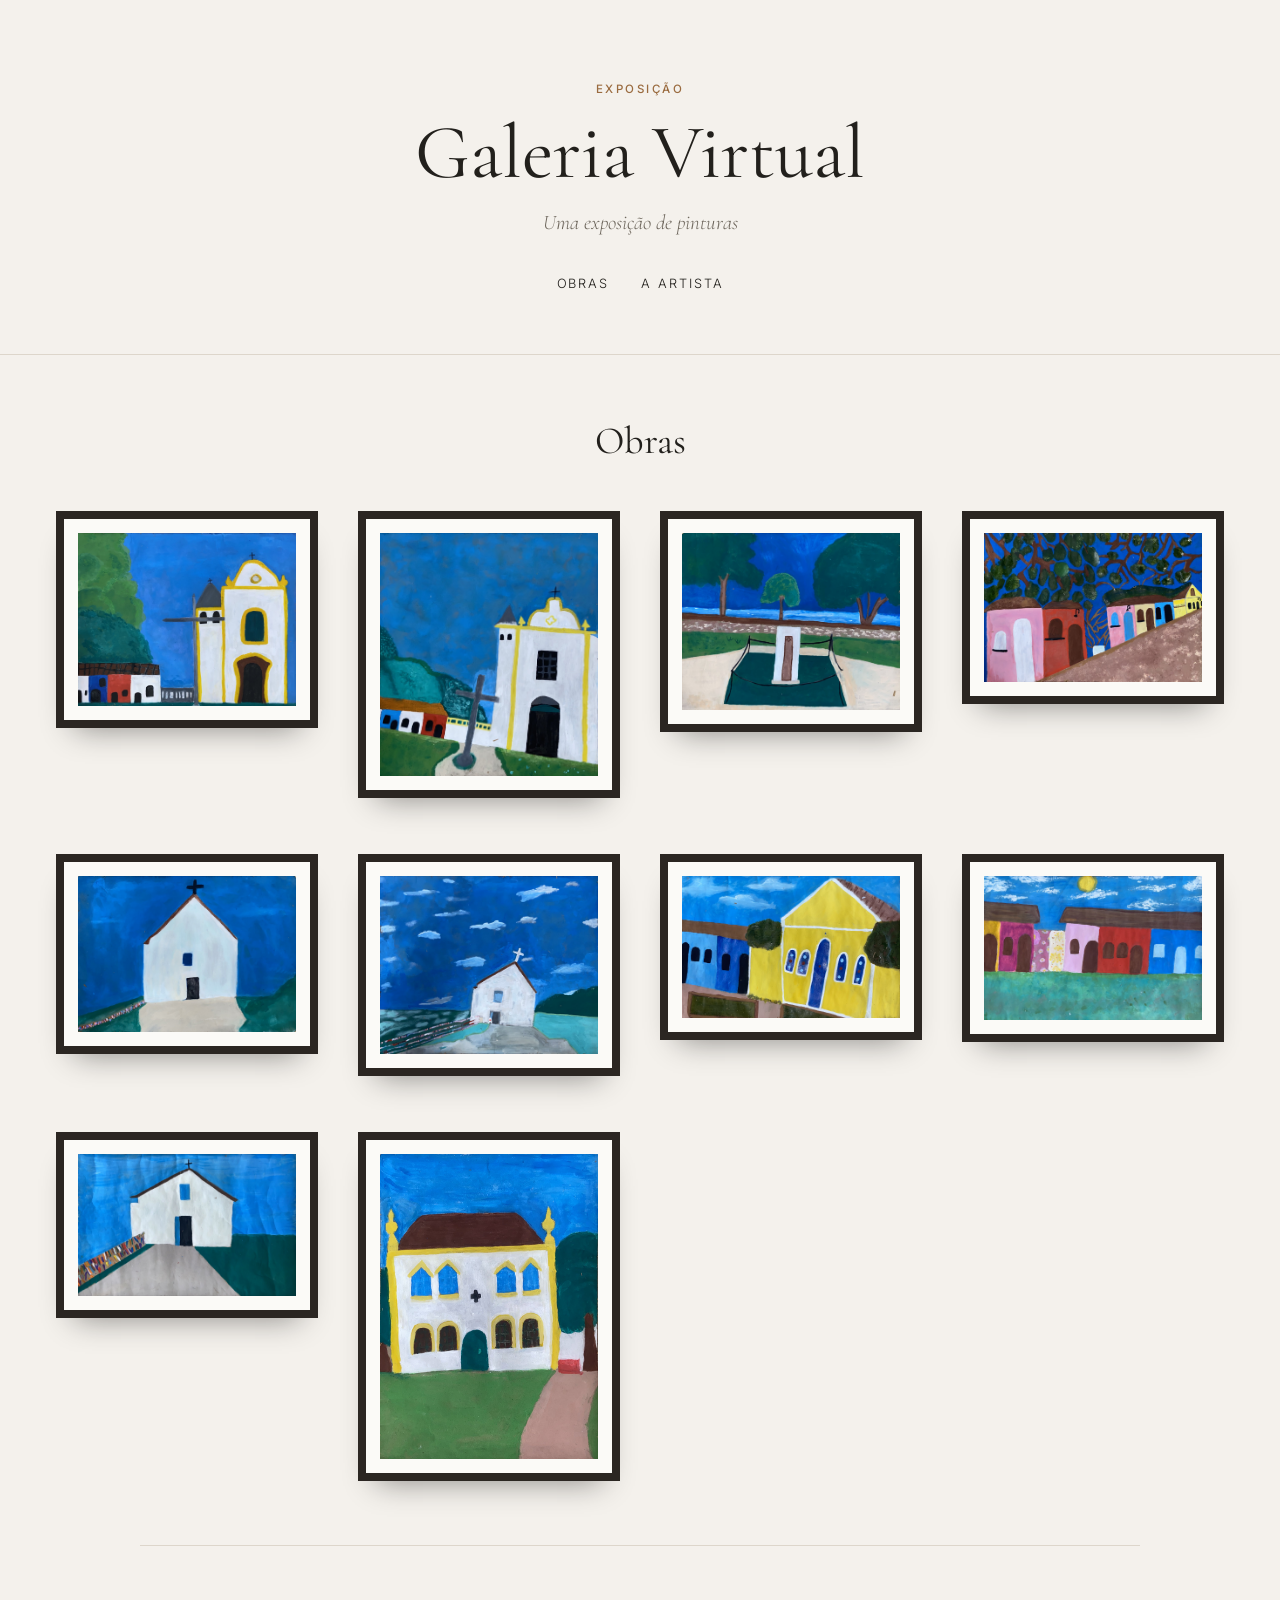
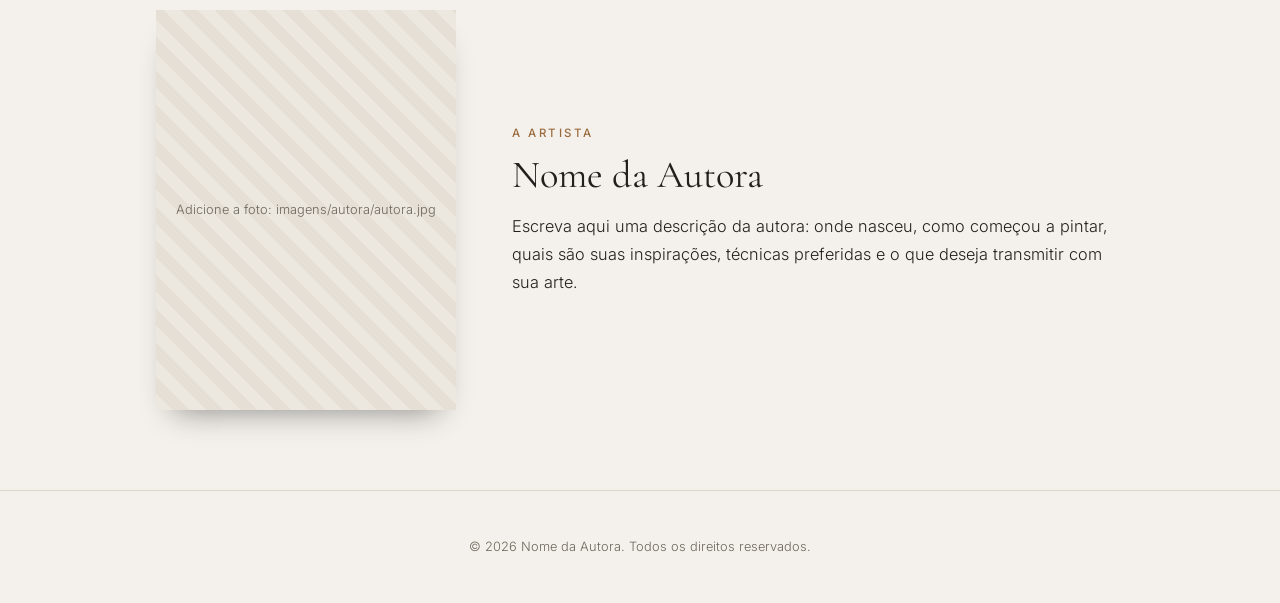
==== index.html @ 295cb587 "Galeria virtual com 10 quadros Co-Authored-By: Claude Opus 5.5 <noreply@anthropic.com> Claude-Sessio" ====
<!doctype html>
<html lang="pt-BR">
<head>
  <meta charset="utf-8">
  <meta name="viewport" content="width=device-width, initial-scale=1">
  <title>Galeria Virtual</title>
  <link rel="preconnect" href="https://fonts.googleapis.com">
  <link rel="preconnect" href="https://fonts.gstatic.com" crossorigin>
  <link href="https://fonts.googleapis.com/css2?family=Cormorant+Garamond:ital,wght@0,400;0,600;1,400&family=Inter:wght@300;400;500&display=swap" rel="stylesheet">
  <link rel="stylesheet" href="estilo.css">
</head>
<body>
  <header class="topo">
    <p class="rotulo">Exposição</p>
    <h1 id="titulo"></h1>
    <p id="subtitulo" class="subtitulo"></p>
    <nav>
      <a href="#obras">Obras</a>
      <a href="#autora">A artista</a>
    </nav>
  </header>

  <main>
    <section id="obras" class="obras">
      <h2>Obras</h2>
      <div id="grade" class="grade"></div>
    </section>

    <section id="autora" class="autora">
      <img id="autora-foto" class="autora-foto" alt="">
      <div>
        <p class="rotulo">A artista</p>
        <h2 id="autora-nome"></h2>
        <p id="autora-descricao" class="autora-descricao"></p>
      </div>
    </section>
  </main>

  <footer class="rodape">
    <p id="rodape-texto"></p>
  </footer>

  <!-- Visualizador ampliado -->
  <div id="visor" class="visor" hidden role="dialog" aria-modal="true" aria-labelledby="visor-titulo">
    <button class="visor-fechar" aria-label="Fechar">&times;</button>
    <button class="visor-seta anterior" aria-label="Obra anterior">&#8249;</button>
    <figure class="visor-conteudo">
      <img id="visor-img" alt="">
      <figcaption>
        <p id="visor-numero" class="rotulo"></p>
        <h3 id="visor-titulo"></h3>
        <p id="visor-ficha" class="ficha"></p>
        <p id="visor-descricao"></p>
      </figcaption>
    </figure>
    <button class="visor-seta proxima" aria-label="Próxima obra">&#8250;</button>
  </div>

  <script src="dados.js"></script>
  <script src="script.js"></script>
</body>
</html>
---- estilo.css ----
:root {
  --parede: #f4f1ec;
  --papel: #fbfaf7;
  --tinta: #22201c;
  --suave: #6e675d;
  --linha: #ddd6cb;
  --moldura: #2b2622;
  --destaque: #9a6b3f;
  --serif: "Cormorant Garamond", Georgia, serif;
  --sans: "Inter", system-ui, sans-serif;
}

* { box-sizing: border-box; }
html { scroll-behavior: smooth; }
body {
  margin: 0;
  background: var(--parede);
  color: var(--tinta);
  font-family: var(--sans);
  font-weight: 300;
  line-height: 1.7;
}
img { max-width: 100%; display: block; }
h1, h2, h3 { font-family: var(--serif); font-weight: 400; line-height: 1.15; margin: 0; }

.rotulo {
  font-size: .72rem;
  letter-spacing: .22em;
  text-transform: uppercase;
  color: var(--destaque);
  margin: 0 0 .6rem;
  font-weight: 500;
}

/* Topo */
.topo {
  text-align: center;
  padding: 5rem 1rem 3.5rem;
  border-bottom: 1px solid var(--linha);
}
.topo h1 { font-size: clamp(2.6rem, 7vw, 4.8rem); }
.subtitulo { font-family: var(--serif); font-style: italic; font-size: 1.3rem; color: var(--suave); margin: .5rem 0 2rem; }
.topo nav { display: flex; justify-content: center; gap: 2rem; }
.topo nav a {
  color: var(--tinta); text-decoration: none; font-size: .8rem;
  letter-spacing: .15em; text-transform: uppercase;
  border-bottom: 1px solid transparent; padding-bottom: 2px;
}
.topo nav a:hover { border-color: var(--tinta); }

/* Obras */
.obras { max-width: 1200px; margin: 0 auto; padding: 4rem 1rem; }
.obras > h2, .autora h2 { font-size: 2.4rem; }
.obras > h2 { text-align: center; margin-bottom: 3rem; }

.grade {
  display: grid;
  grid-template-columns: repeat(auto-fill, minmax(260px, 1fr));
  gap: 3.5rem 2.5rem;
  align-items: center;
}
.obra {
  background: none; border: 0; padding: 0; cursor: pointer;
  text-align: left; color: inherit; font: inherit;
  display: flex; flex-direction: column; align-self: start;
}
.obra-moldura {
  background: var(--papel);
  padding: 14px;
  border: 8px solid var(--moldura);
  box-shadow: 0 18px 30px -18px rgba(0,0,0,.45);
  transition: transform .35s ease, box-shadow .35s ease;
}
.obra-moldura img { width: 100%; height: auto; }
.obra-moldura .sem-imagem { aspect-ratio: 4 / 5; }
.obra:hover .obra-moldura,
.obra:focus-visible .obra-moldura {
  transform: translateY(-6px);
  box-shadow: 0 28px 40px -20px rgba(0,0,0,.5);
}
.obra:focus-visible { outline: none; }
.obra-legenda { margin-top: 1.1rem; }
.obra-legenda h3 { font-size: 1.35rem; }
.obra-legenda p { margin: .15rem 0 0; font-size: .82rem; color: var(--suave); }

/* Imagem ainda não adicionada */
.sem-imagem {
  width: 100%; height: 100%;
  display: flex; align-items: center; justify-content: center; text-align: center;
  background: repeating-linear-gradient(45deg, #ece7df 0 12px, #e5dfd5 12px 24px);
  color: var(--suave); font-size: .8rem; padding: 1rem;
}

/* Autora */
.autora {
  max-width: 1000px; margin: 0 auto; padding: 4rem 1rem 5rem;
  border-top: 1px solid var(--linha);
  display: grid; grid-template-columns: 300px 1fr; gap: 3.5rem; align-items: center;
}
.autora-foto, .autora .sem-imagem {
  width: 100%; aspect-ratio: 3 / 4; object-fit: cover;
  box-shadow: 0 18px 30px -18px rgba(0,0,0,.45);
}
.autora h2 { margin-bottom: 1rem; }
.autora-descricao { white-space: pre-line; font-size: 1.02rem; margin: 0; }

.rodape { text-align: center; padding: 2rem 1rem; font-size: .8rem; color: var(--suave); border-top: 1px solid var(--linha); }

/* Visor */
.visor {
  position: fixed; inset: 0; z-index: 10;
  background: rgba(20, 18, 16, .96);
  color: #f1ece4;
  display: flex; align-items: center; justify-content: center;
  padding: 2rem 4.5rem;
}
.visor[hidden] { display: none; }
.visor-conteudo {
  margin: 0; display: grid; grid-template-columns: minmax(0, 1.6fr) minmax(240px, 1fr);
  gap: 2.5rem; align-items: center; max-width: 1200px; width: 100%; max-height: 100%;
}
.visor-conteudo img { max-height: 85vh; width: auto; margin: 0 auto; object-fit: contain; }
.visor figcaption h3 { font-size: 2rem; margin-bottom: .4rem; }
.visor .ficha { color: #b9b0a3; font-size: .85rem; margin: 0 0 1.2rem; }
.visor #visor-descricao { white-space: pre-line; margin: 0; }
.visor-fechar, .visor-seta {
  position: absolute; background: none; border: 0; color: #f1ece4;
  cursor: pointer; opacity: .7; line-height: 1;
}
.visor-fechar:hover, .visor-seta:hover { opacity: 1; }
.visor-fechar { top: 1rem; right: 1.4rem; font-size: 2.6rem; }
.visor-seta { top: 50%; transform: translateY(-50%); font-size: 4rem; padding: 1rem; }
.anterior { left: .5rem; }
.proxima { right: .5rem; }

@media (max-width: 760px) {
  .autora { grid-template-columns: 1fr; gap: 2rem; text-align: center; }
  .autora-foto, .autora .sem-imagem { max-width: 260px; margin: 0 auto; }
  .visor { padding: 3.5rem 1rem 4.5rem; align-items: flex-start; overflow-y: auto; }
  .visor-conteudo { grid-template-columns: 1fr; gap: 1.5rem; }
  .visor-conteudo img { max-height: 60vh; }
  .visor-seta { top: auto; bottom: .25rem; transform: none; font-size: 3rem; position: fixed; }
}

/* Quando o quadro ainda não tem textos, a imagem ocupa o visor inteiro */
.visor.so-imagem .visor-conteudo { grid-template-columns: 1fr; }
.visor.so-imagem figcaption { text-align: center; }
.visor.so-imagem .visor-conteudo img { max-height: 82vh; }
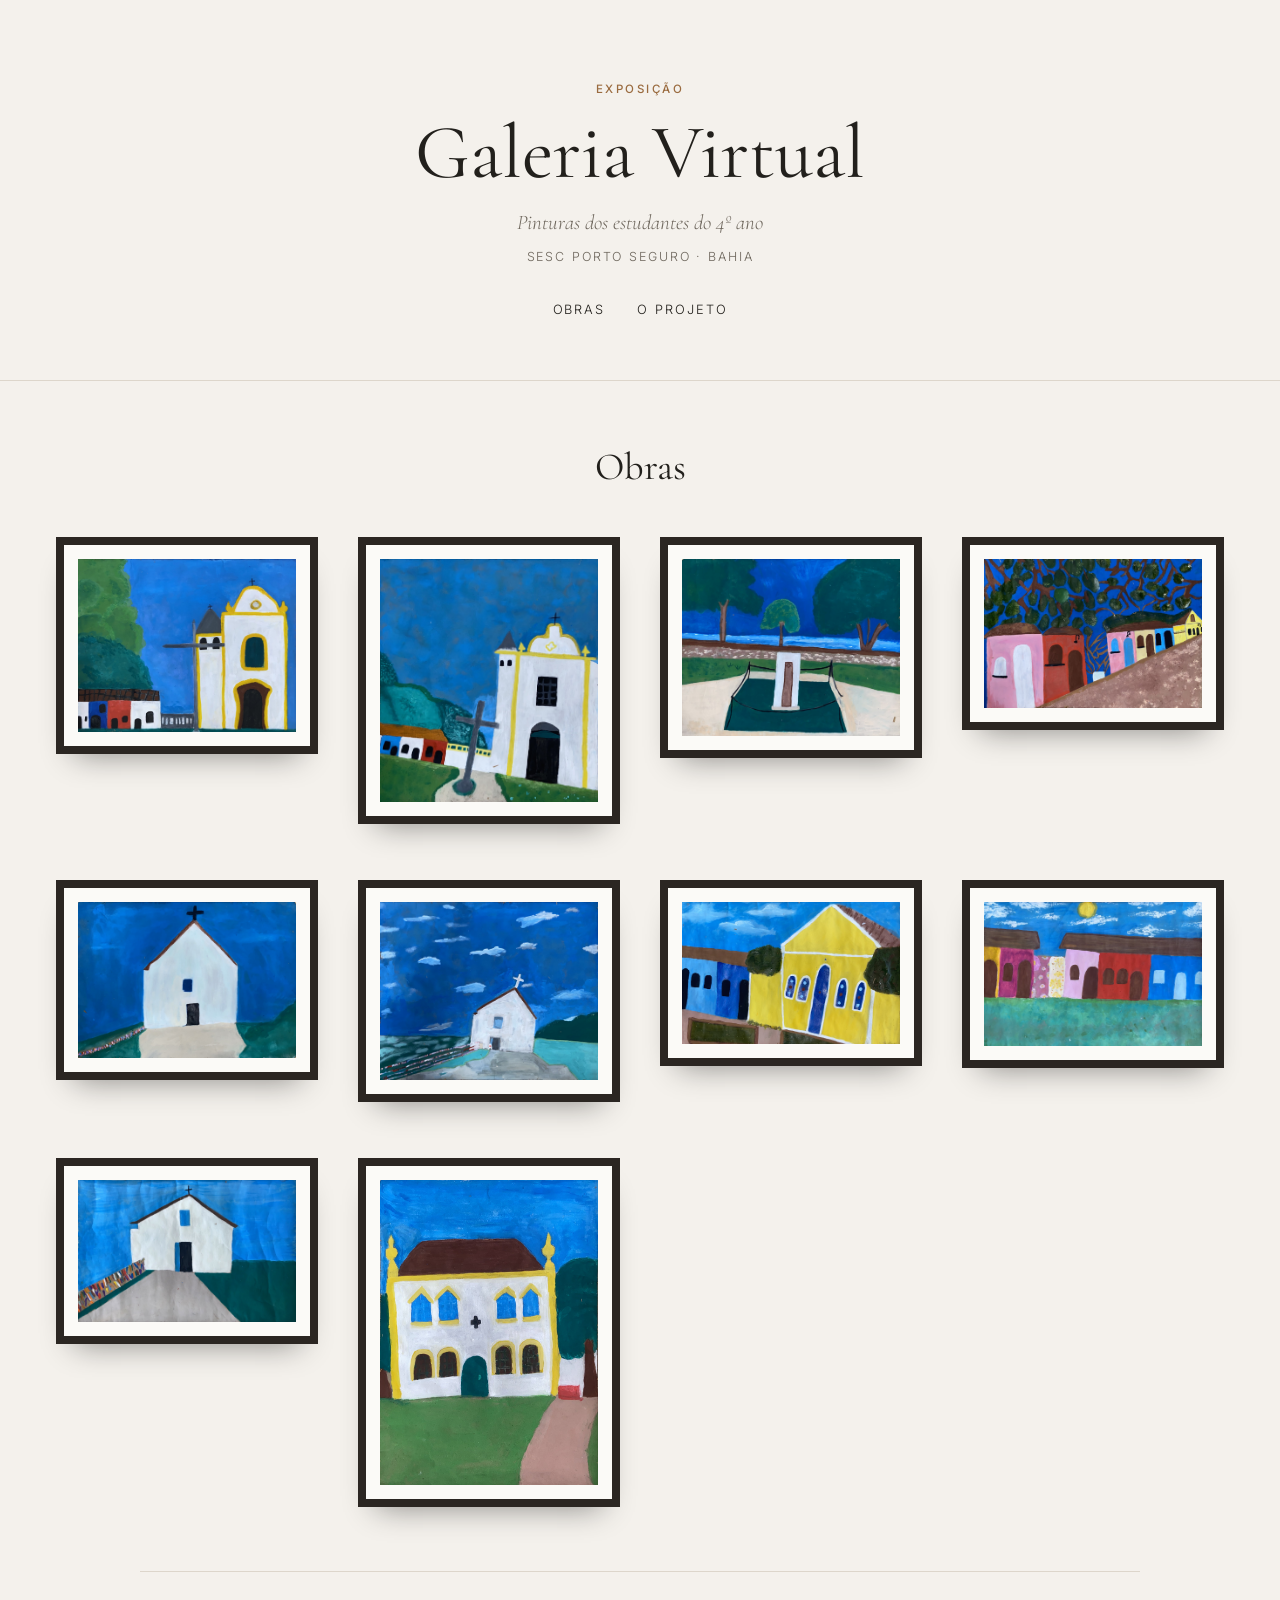
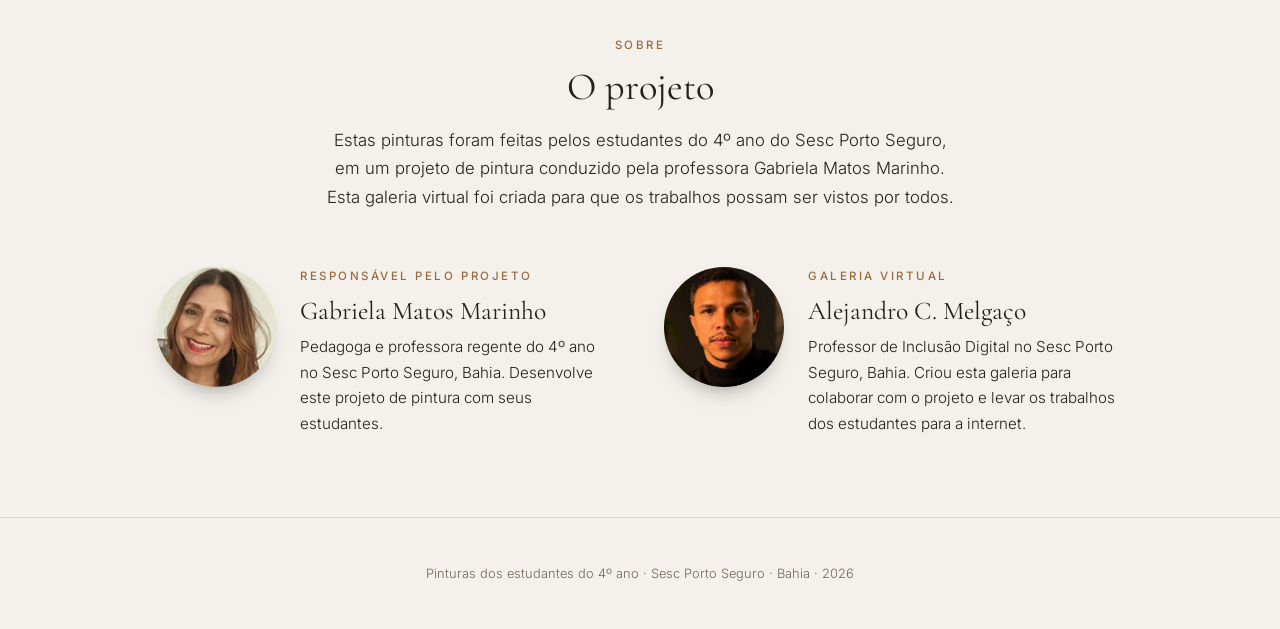
==== commit 74cc7d52: "Adiciona seção do projeto com Gabriela e Alejandro Co-Authored-By: Claude Opus 5.5 <noreply@anthropi" ====
--- a/index.html
+++ b/index.html
@@ -14,9 +14,10 @@
     <p class="rotulo">Exposição</p>
     <h1 id="titulo"></h1>
     <p id="subtitulo" class="subtitulo"></p>
+    <p id="local" class="local"></p>
     <nav>
       <a href="#obras">Obras</a>
-      <a href="#autora">A artista</a>
+      <a href="#projeto">O projeto</a>
     </nav>
   </header>
 
@@ -26,13 +27,13 @@
       <div id="grade" class="grade"></div>
     </section>
 
-    <section id="autora" class="autora">
-      <img id="autora-foto" class="autora-foto" alt="">
-      <div>
-        <p class="rotulo">A artista</p>
-        <h2 id="autora-nome"></h2>
-        <p id="autora-descricao" class="autora-descricao"></p>
+    <section id="projeto" class="projeto">
+      <div class="projeto-intro">
+        <p class="rotulo">Sobre</p>
+        <h2 id="projeto-nome"></h2>
+        <p id="projeto-descricao"></p>
       </div>
+      <div id="equipe" class="equipe"></div>
     </section>
   </main>
 
--- a/estilo.css
+++ b/estilo.css
@@ -39,7 +39,8 @@
   border-bottom: 1px solid var(--linha);
 }
 .topo h1 { font-size: clamp(2.6rem, 7vw, 4.8rem); }
-.subtitulo { font-family: var(--serif); font-style: italic; font-size: 1.3rem; color: var(--suave); margin: .5rem 0 2rem; }
+.subtitulo { font-family: var(--serif); font-style: italic; font-size: 1.3rem; color: var(--suave); margin: .5rem 0 .3rem; }
+.local { font-size: .78rem; letter-spacing: .15em; text-transform: uppercase; color: var(--suave); margin: 0 0 2rem; }
 .topo nav { display: flex; justify-content: center; gap: 2rem; }
 .topo nav a {
   color: var(--tinta); text-decoration: none; font-size: .8rem;
@@ -50,7 +51,7 @@
 
 /* Obras */
 .obras { max-width: 1200px; margin: 0 auto; padding: 4rem 1rem; }
-.obras > h2, .autora h2 { font-size: 2.4rem; }
+.obras > h2 { font-size: 2.4rem; }
 .obras > h2 { text-align: center; margin-bottom: 3rem; }
 
 .grade {
@@ -91,18 +92,23 @@
   color: var(--suave); font-size: .8rem; padding: 1rem;
 }
 
-/* Autora */
-.autora {
+/* Projeto e equipe */
+.projeto {
   max-width: 1000px; margin: 0 auto; padding: 4rem 1rem 5rem;
   border-top: 1px solid var(--linha);
-  display: grid; grid-template-columns: 300px 1fr; gap: 3.5rem; align-items: center;
 }
-.autora-foto, .autora .sem-imagem {
-  width: 100%; aspect-ratio: 3 / 4; object-fit: cover;
-  box-shadow: 0 18px 30px -18px rgba(0,0,0,.45);
+.projeto-intro { text-align: center; max-width: 640px; margin: 0 auto 3.5rem; }
+.projeto-intro h2 { font-size: 2.4rem; margin-bottom: 1rem; }
+.projeto-intro p:last-child { margin: 0; font-size: 1.05rem; }
+.equipe { display: grid; grid-template-columns: repeat(auto-fit, minmax(280px, 1fr)); gap: 3rem; }
+.pessoa { display: flex; gap: 1.5rem; align-items: flex-start; }
+.pessoa-foto, .pessoa .sem-imagem {
+  width: 120px; height: 120px; flex: none; border-radius: 50%; object-fit: cover;
+  box-shadow: 0 12px 24px -14px rgba(0,0,0,.5);
 }
-.autora h2 { margin-bottom: 1rem; }
-.autora-descricao { white-space: pre-line; font-size: 1.02rem; margin: 0; }
+.pessoa .sem-imagem { font-size: .65rem; }
+.pessoa h3 { font-size: 1.6rem; margin-bottom: .5rem; }
+.pessoa-descricao { margin: 0; font-size: .95rem; }
 
 .rodape { text-align: center; padding: 2rem 1rem; font-size: .8rem; color: var(--suave); border-top: 1px solid var(--linha); }
 
@@ -134,8 +140,7 @@
 .proxima { right: .5rem; }
 
 @media (max-width: 760px) {
-  .autora { grid-template-columns: 1fr; gap: 2rem; text-align: center; }
-  .autora-foto, .autora .sem-imagem { max-width: 260px; margin: 0 auto; }
+  .pessoa { flex-direction: column; align-items: center; text-align: center; }
   .visor { padding: 3.5rem 1rem 4.5rem; align-items: flex-start; overflow-y: auto; }
   .visor-conteudo { grid-template-columns: 1fr; gap: 1.5rem; }
   .visor-conteudo img { max-height: 60vh; }
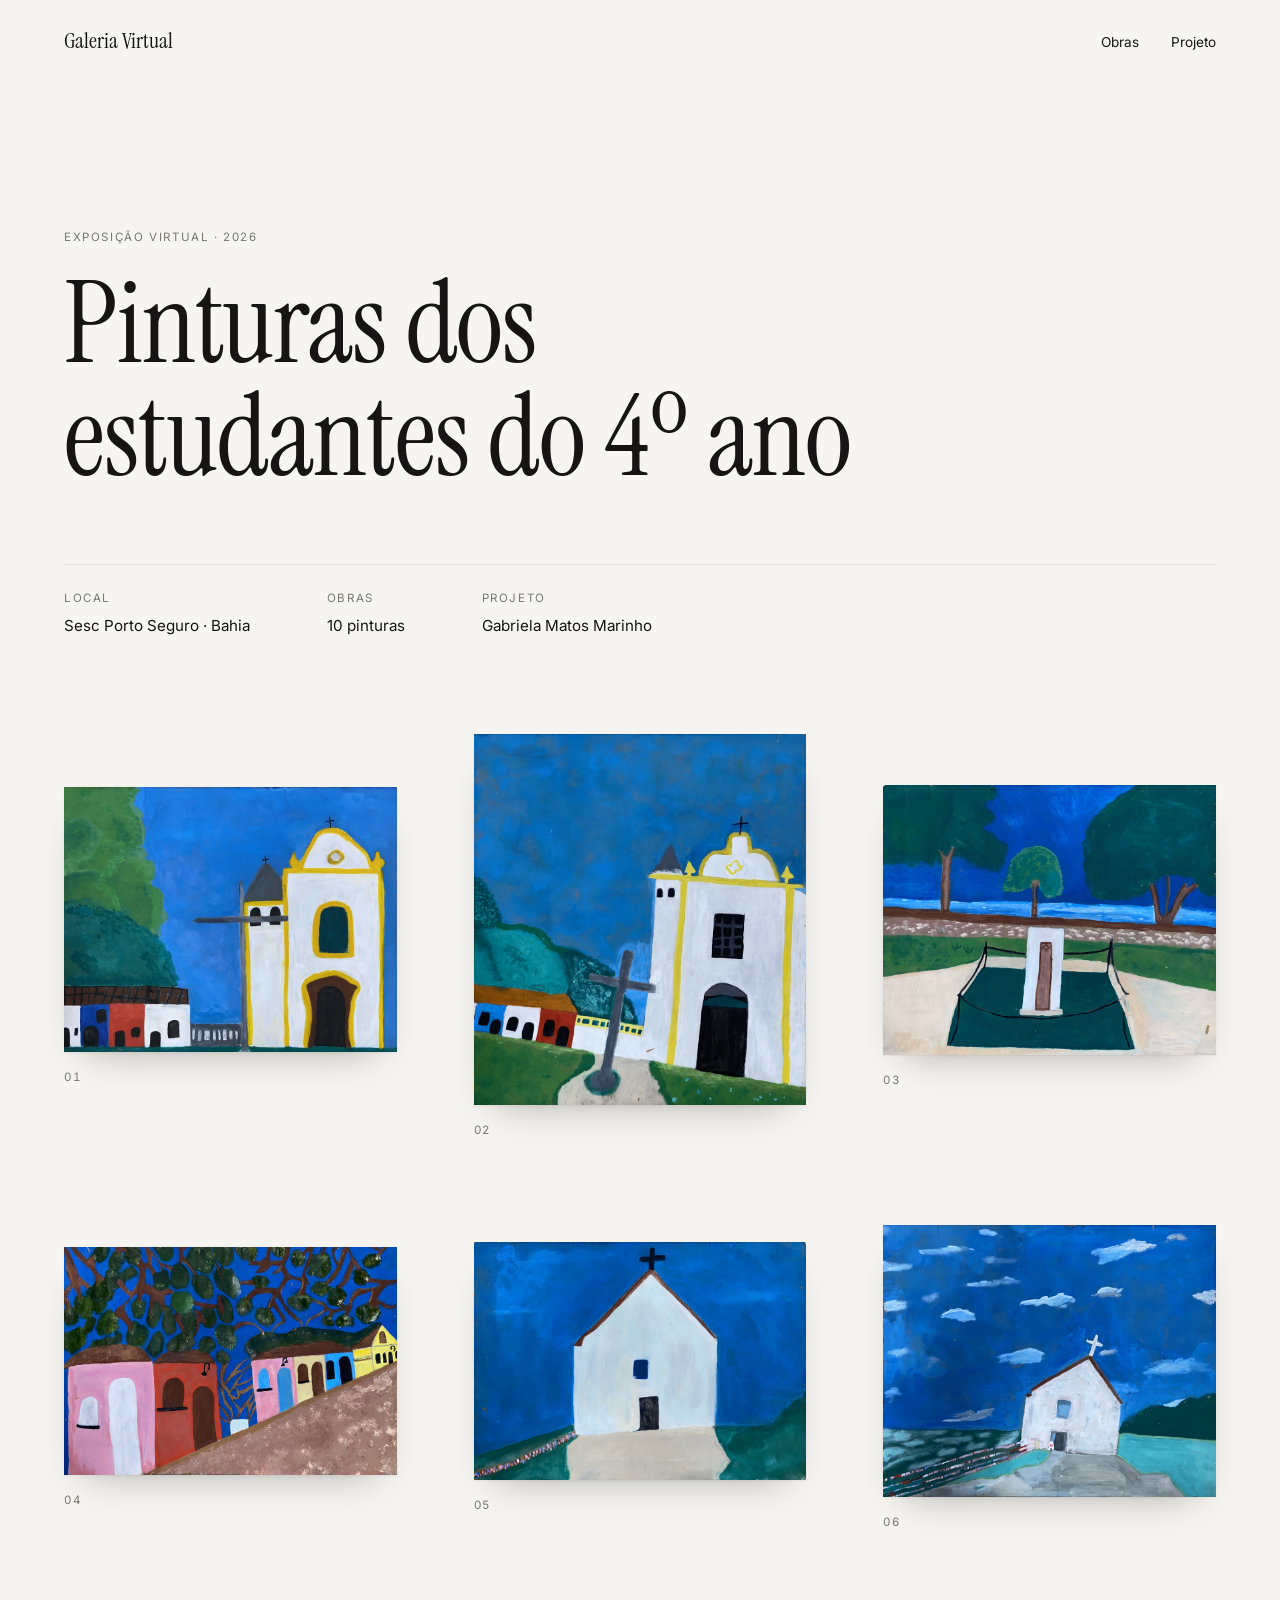
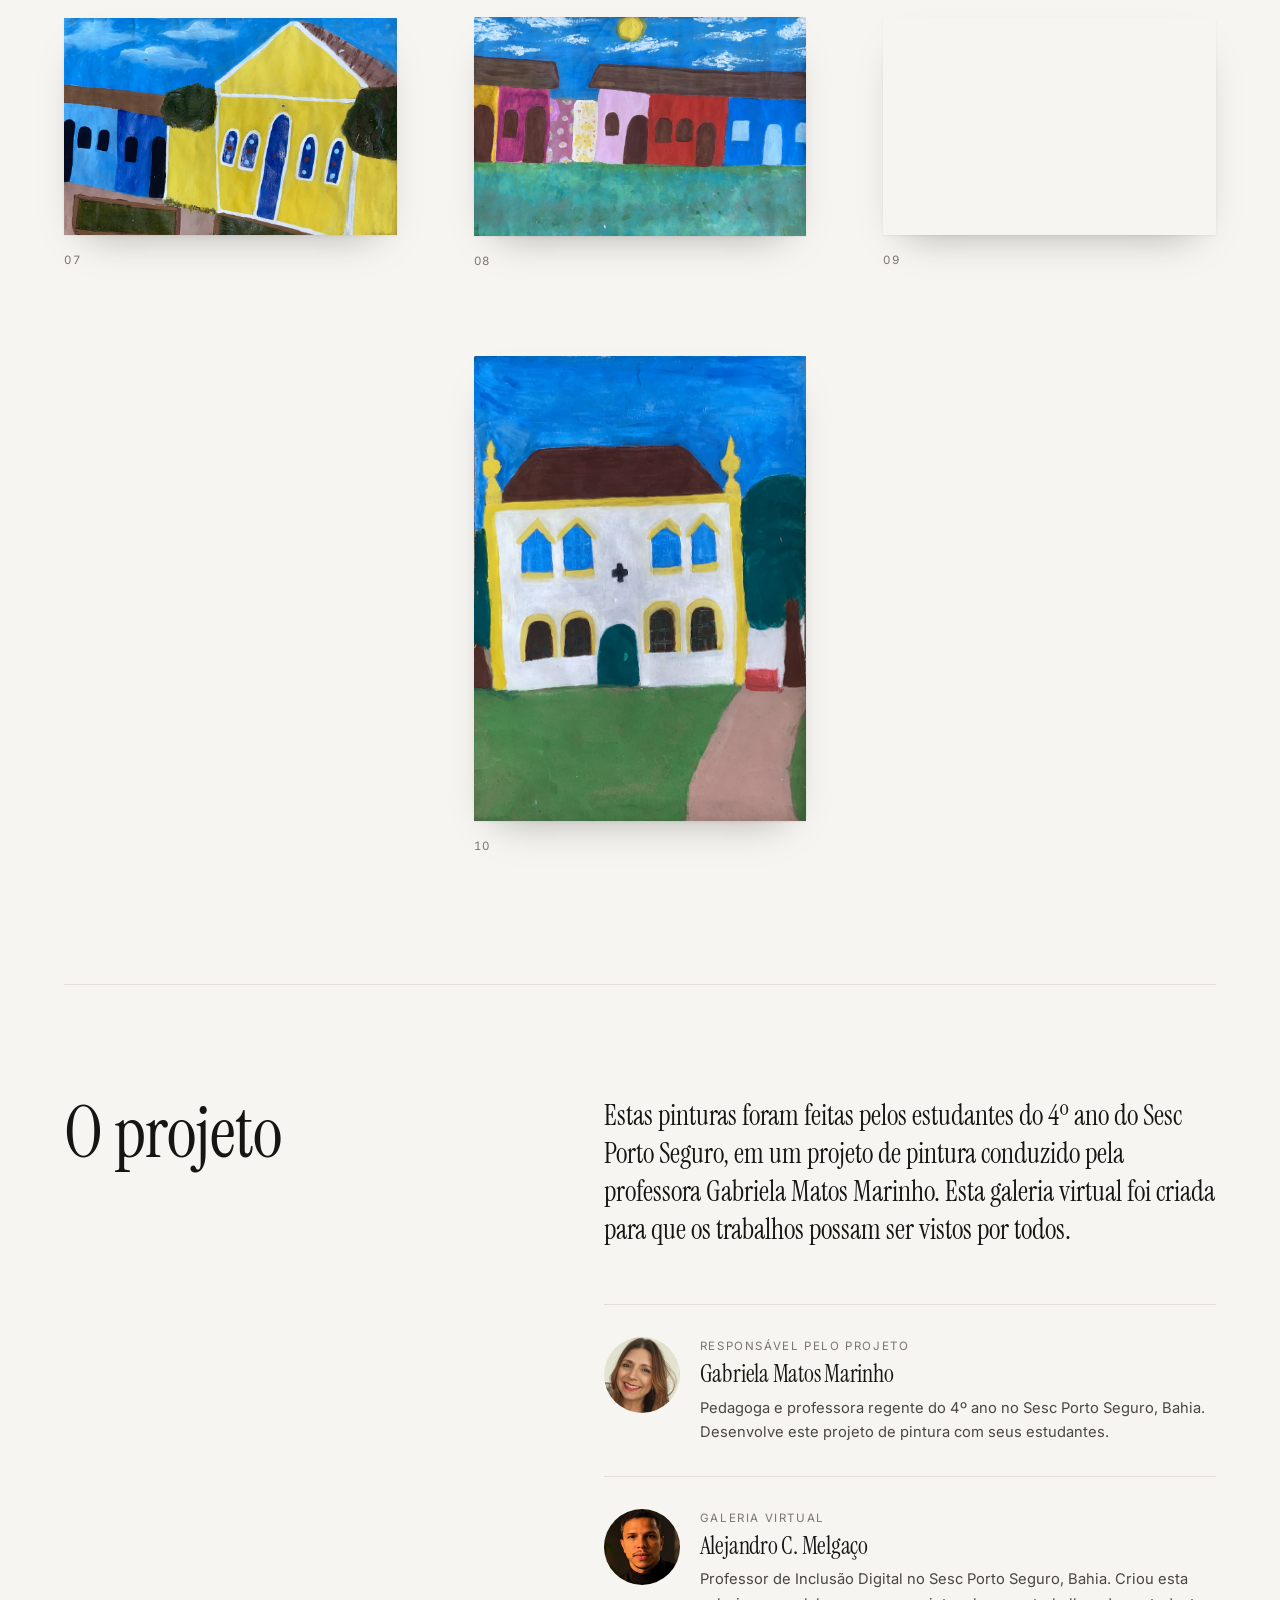
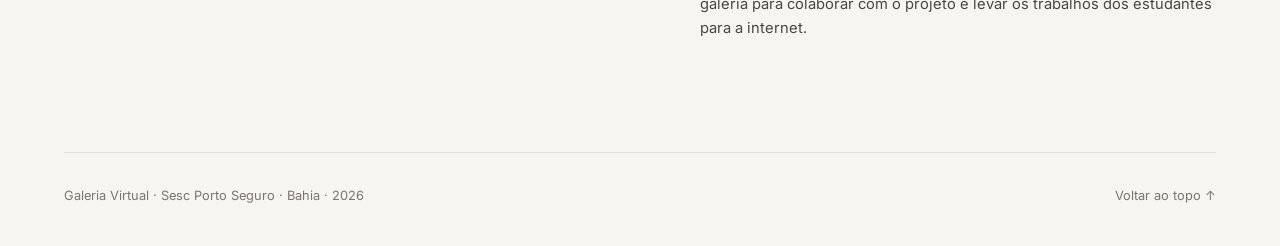
==== commit 74582c5a: "Novo visual minimalista de galeria Co-Authored-By: Claude Opus 5.5 <noreply@anthropic.com> Claude-Se" ====
--- a/index.html
+++ b/index.html
@@ -4,60 +4,69 @@
   <meta charset="utf-8">
   <meta name="viewport" content="width=device-width, initial-scale=1">
   <title>Galeria Virtual</title>
+  <meta name="description" content="Pinturas dos estudantes do 4º ano do Sesc Porto Seguro, Bahia.">
   <link rel="preconnect" href="https://fonts.googleapis.com">
   <link rel="preconnect" href="https://fonts.gstatic.com" crossorigin>
-  <link href="https://fonts.googleapis.com/css2?family=Cormorant+Garamond:ital,wght@0,400;0,600;1,400&family=Inter:wght@300;400;500&display=swap" rel="stylesheet">
-  <link rel="stylesheet" href="estilo.css">
+  <link href="https://fonts.googleapis.com/css2?family=Instrument+Serif:ital@0;1&family=Inter:wght@400;500&display=swap" rel="stylesheet">
+  <link rel="stylesheet" href="estilo.css?v=4">
 </head>
 <body>
-  <header class="topo">
-    <p class="rotulo">Exposição</p>
-    <h1 id="titulo"></h1>
-    <p id="subtitulo" class="subtitulo"></p>
-    <p id="local" class="local"></p>
+  <header class="barra">
+    <a href="#" id="marca" class="marca"></a>
     <nav>
       <a href="#obras">Obras</a>
-      <a href="#projeto">O projeto</a>
+      <a href="#projeto">Projeto</a>
     </nav>
   </header>
 
   <main>
-    <section id="obras" class="obras">
-      <h2>Obras</h2>
+    <section class="abertura">
+      <p class="rotulo surgir">Exposição virtual · <span id="ano"></span></p>
+      <h1 id="titulo" class="surgir"></h1>
+      <dl class="ficha-expo surgir">
+        <div><dt>Local</dt><dd id="local"></dd></div>
+        <div><dt>Obras</dt><dd id="total"></dd></div>
+        <div><dt>Projeto</dt><dd id="responsavel"></dd></div>
+      </dl>
+    </section>
+
+    <section id="obras" class="obras" aria-label="Obras">
       <div id="grade" class="grade"></div>
     </section>
 
     <section id="projeto" class="projeto">
-      <div class="projeto-intro">
-        <p class="rotulo">Sobre</p>
-        <h2 id="projeto-nome"></h2>
-        <p id="projeto-descricao"></p>
+      <h2 id="projeto-nome" class="surgir"></h2>
+      <div>
+        <p id="projeto-descricao" class="projeto-texto surgir"></p>
+        <div id="equipe" class="equipe"></div>
       </div>
-      <div id="equipe" class="equipe"></div>
     </section>
   </main>
 
   <footer class="rodape">
     <p id="rodape-texto"></p>
+    <a href="#">Voltar ao topo ↑</a>
   </footer>
 
   <!-- Visualizador ampliado -->
-  <div id="visor" class="visor" hidden role="dialog" aria-modal="true" aria-labelledby="visor-titulo">
-    <button class="visor-fechar" aria-label="Fechar">&times;</button>
-    <button class="visor-seta anterior" aria-label="Obra anterior">&#8249;</button>
+  <div id="visor" class="visor" hidden role="dialog" aria-modal="true" aria-label="Obra ampliada">
+    <div class="visor-topo">
+      <span id="visor-numero" class="numero"></span>
+      <button class="visor-fechar" type="button">Fechar <span aria-hidden="true">✕</span></button>
+    </div>
     <figure class="visor-conteudo">
       <img id="visor-img" alt="">
       <figcaption>
-        <p id="visor-numero" class="rotulo"></p>
         <h3 id="visor-titulo"></h3>
         <p id="visor-ficha" class="ficha"></p>
         <p id="visor-descricao"></p>
       </figcaption>
     </figure>
-    <button class="visor-seta proxima" aria-label="Próxima obra">&#8250;</button>
+    <button class="visor-seta anterior" type="button" aria-label="Obra anterior">←</button>
+    <button class="visor-seta proxima" type="button" aria-label="Próxima obra">→</button>
   </div>
 
-  <script src="dados.js"></script>
-  <script src="script.js"></script>
+  <script src="dados.js?v=4"></script>
+  <script src="script.js?v=4"></script>
 </body>
 </html>
--- a/estilo.css
+++ b/estilo.css
@@ -1,13 +1,12 @@
 :root {
-  --parede: #f4f1ec;
-  --papel: #fbfaf7;
-  --tinta: #22201c;
-  --suave: #6e675d;
-  --linha: #ddd6cb;
-  --moldura: #2b2622;
-  --destaque: #9a6b3f;
-  --serif: "Cormorant Garamond", Georgia, serif;
-  --sans: "Inter", system-ui, sans-serif;
+  --parede: #f6f5f1;
+  --tinta: #161513;
+  --suave: #7a766e;
+  --linha: #e2dfd8;
+  --serif: "Instrument Serif", Georgia, serif;
+  --sans: "Inter", system-ui, -apple-system, sans-serif;
+  --margem: clamp(1.25rem, 5vw, 4.5rem);
+  --sombra: 0 1px 2px rgba(0,0,0,.06), 0 18px 40px -22px rgba(0,0,0,.35);
 }
 
 * { box-sizing: border-box; }
@@ -17,137 +16,174 @@
   background: var(--parede);
   color: var(--tinta);
   font-family: var(--sans);
-  font-weight: 300;
-  line-height: 1.7;
+  font-size: 15px;
+  line-height: 1.65;
+  -webkit-font-smoothing: antialiased;
 }
 img { max-width: 100%; display: block; }
-h1, h2, h3 { font-family: var(--serif); font-weight: 400; line-height: 1.15; margin: 0; }
+a { color: inherit; text-decoration: none; }
+h1, h2, h3 { font-family: var(--serif); font-weight: 400; margin: 0; letter-spacing: -.01em; }
+button { font: inherit; color: inherit; }
 
-.rotulo {
+.rotulo, .numero, dt {
   font-size: .72rem;
-  letter-spacing: .22em;
+  letter-spacing: .14em;
   text-transform: uppercase;
-  color: var(--destaque);
-  margin: 0 0 .6rem;
-  font-weight: 500;
+  color: var(--suave);
+  margin: 0;
+}
+.numero { font-variant-numeric: tabular-nums; }
+
+/* Barra superior */
+.barra {
+  display: flex; justify-content: space-between; align-items: center;
+  padding: 1.5rem var(--margem);
+}
+.marca { font-family: var(--serif); font-size: 1.35rem; }
+.barra nav { display: flex; gap: 2rem; font-size: .85rem; }
+.barra nav a, .rodape a { position: relative; }
+.barra nav a::after, .rodape a::after {
+  content: ""; position: absolute; left: 0; right: 100%; bottom: -2px;
+  height: 1px; background: currentColor; transition: right .3s ease;
+}
+.barra nav a:hover::after, .rodape a:hover::after { right: 0; }
+
+/* Abertura */
+.abertura { padding: clamp(4rem, 12vw, 9rem) var(--margem) clamp(3rem, 8vw, 6rem); }
+.abertura h1 {
+  font-size: clamp(3rem, 9vw, 7.5rem);
+  line-height: .98;
+  max-width: 15ch;
+  text-wrap: balance;
+  margin: 1.25rem 0 clamp(2.5rem, 6vw, 4.5rem);
+}
+.ficha-expo {
+  display: flex; flex-wrap: wrap; gap: 1.5rem clamp(2rem, 6vw, 5rem);
+  margin: 0; padding-top: 1.5rem; border-top: 1px solid var(--linha);
+}
+.ficha-expo dd { margin: .3rem 0 0; font-size: .95rem; }
+
+/* Obras: penduradas pela linha central, como numa parede de galeria */
+.obras { padding: 0 var(--margem) clamp(4rem, 10vw, 8rem); }
+.grade {
+  --colunas: 3;
+  --vao: clamp(2.5rem, 6vw, 6rem);
+  display: flex; flex-wrap: wrap; justify-content: center; align-items: center;
+  gap: calc(var(--vao) * 1.1) var(--vao);
+  max-width: 1400px; margin: 0 auto;
+}
+.obra {
+  width: calc((100% - (var(--colunas) - 1) * var(--vao)) / var(--colunas));
+  background: none; border: 0; padding: 0; cursor: zoom-in; text-align: left;
+}
+.obra-img {
+  box-shadow: var(--sombra);
+  transition: transform .5s cubic-bezier(.2,.7,.2,1), box-shadow .5s ease;
+}
+.obra img { width: 100%; height: auto; }
+.obra:hover .obra-img, .obra:focus-visible .obra-img {
+  transform: translateY(-6px);
+  box-shadow: 0 1px 2px rgba(0,0,0,.06), 0 30px 50px -24px rgba(0,0,0,.4);
+}
+.obra:focus-visible { outline: none; }
+.obra:focus-visible .obra-img { outline: 1px solid var(--tinta); outline-offset: 8px; }
+.obra-legenda { display: flex; gap: .9rem; align-items: baseline; margin-top: 1rem; }
+.obra-legenda h3 { font-size: 1.15rem; }
+.obra-legenda p { margin: 0; font-size: .8rem; color: var(--suave); }
+
+.sem-imagem {
+  aspect-ratio: 4 / 5; display: flex; align-items: center; justify-content: center;
+  text-align: center; padding: 1rem; font-size: .75rem; color: var(--suave);
+  background: repeating-linear-gradient(45deg, #ece9e2 0 10px, #e6e2da 10px 20px);
 }
 
-/* Topo */
-.topo {
-  text-align: center;
-  padding: 5rem 1rem 3.5rem;
-  border-bottom: 1px solid var(--linha);
-}
-.topo h1 { font-size: clamp(2.6rem, 7vw, 4.8rem); }
-.subtitulo { font-family: var(--serif); font-style: italic; font-size: 1.3rem; color: var(--suave); margin: .5rem 0 .3rem; }
-.local { font-size: .78rem; letter-spacing: .15em; text-transform: uppercase; color: var(--suave); margin: 0 0 2rem; }
-.topo nav { display: flex; justify-content: center; gap: 2rem; }
-.topo nav a {
-  color: var(--tinta); text-decoration: none; font-size: .8rem;
-  letter-spacing: .15em; text-transform: uppercase;
-  border-bottom: 1px solid transparent; padding-bottom: 2px;
-}
-.topo nav a:hover { border-color: var(--tinta); }
-
-/* Obras */
-.obras { max-width: 1200px; margin: 0 auto; padding: 4rem 1rem; }
-.obras > h2 { font-size: 2.4rem; }
-.obras > h2 { text-align: center; margin-bottom: 3rem; }
-
-.grade {
-  display: grid;
-  grid-template-columns: repeat(auto-fill, minmax(260px, 1fr));
-  gap: 3.5rem 2.5rem;
-  align-items: center;
-}
-.obra {
-  background: none; border: 0; padding: 0; cursor: pointer;
-  text-align: left; color: inherit; font: inherit;
-  display: flex; flex-direction: column; align-self: start;
-}
-.obra-moldura {
-  background: var(--papel);
-  padding: 14px;
-  border: 8px solid var(--moldura);
-  box-shadow: 0 18px 30px -18px rgba(0,0,0,.45);
-  transition: transform .35s ease, box-shadow .35s ease;
-}
-.obra-moldura img { width: 100%; height: auto; }
-.obra-moldura .sem-imagem { aspect-ratio: 4 / 5; }
-.obra:hover .obra-moldura,
-.obra:focus-visible .obra-moldura {
-  transform: translateY(-6px);
-  box-shadow: 0 28px 40px -20px rgba(0,0,0,.5);
-}
-.obra:focus-visible { outline: none; }
-.obra-legenda { margin-top: 1.1rem; }
-.obra-legenda h3 { font-size: 1.35rem; }
-.obra-legenda p { margin: .15rem 0 0; font-size: .82rem; color: var(--suave); }
-
-/* Imagem ainda não adicionada */
-.sem-imagem {
-  width: 100%; height: 100%;
-  display: flex; align-items: center; justify-content: center; text-align: center;
-  background: repeating-linear-gradient(45deg, #ece7df 0 12px, #e5dfd5 12px 24px);
-  color: var(--suave); font-size: .8rem; padding: 1rem;
-}
-
-/* Projeto e equipe */
+/* Projeto */
 .projeto {
-  max-width: 1000px; margin: 0 auto; padding: 4rem 1rem 5rem;
+  display: grid; grid-template-columns: minmax(0, 1fr) minmax(0, 1.4fr);
+  gap: 2rem clamp(2rem, 8vw, 8rem);
+  margin: 0 var(--margem); padding: clamp(4rem, 9vw, 7rem) 0;
   border-top: 1px solid var(--linha);
 }
-.projeto-intro { text-align: center; max-width: 640px; margin: 0 auto 3.5rem; }
-.projeto-intro h2 { font-size: 2.4rem; margin-bottom: 1rem; }
-.projeto-intro p:last-child { margin: 0; font-size: 1.05rem; }
-.equipe { display: grid; grid-template-columns: repeat(auto-fit, minmax(280px, 1fr)); gap: 3rem; }
-.pessoa { display: flex; gap: 1.5rem; align-items: flex-start; }
+.projeto h2 { font-size: clamp(2.6rem, 6vw, 4.5rem); line-height: 1; }
+.projeto-texto { font-family: var(--serif); font-size: clamp(1.35rem, 2.4vw, 1.75rem); line-height: 1.35; margin: 0 0 3.5rem; }
+.equipe { display: grid; gap: 2rem; }
+.pessoa { display: flex; gap: 1.25rem; align-items: flex-start; padding-top: 2rem; border-top: 1px solid var(--linha); }
 .pessoa-foto, .pessoa .sem-imagem {
-  width: 120px; height: 120px; flex: none; border-radius: 50%; object-fit: cover;
-  box-shadow: 0 12px 24px -14px rgba(0,0,0,.5);
+  width: 76px; height: 76px; flex: none; border-radius: 50%; object-fit: cover; aspect-ratio: auto;
 }
-.pessoa .sem-imagem { font-size: .65rem; }
-.pessoa h3 { font-size: 1.6rem; margin-bottom: .5rem; }
-.pessoa-descricao { margin: 0; font-size: .95rem; }
+.pessoa .sem-imagem { font-size: .55rem; padding: .4rem; }
+.pessoa h3 { font-size: 1.5rem; line-height: 1.2; margin: .25rem 0 .4rem; }
+.pessoa-descricao { margin: 0; color: #4a4741; font-size: .92rem; }
 
-.rodape { text-align: center; padding: 2rem 1rem; font-size: .8rem; color: var(--suave); border-top: 1px solid var(--linha); }
+/* Rodapé */
+.rodape {
+  display: flex; flex-wrap: wrap; justify-content: space-between; gap: 1rem;
+  margin: 0 var(--margem); padding: 2rem 0 2.5rem;
+  border-top: 1px solid var(--linha);
+  font-size: .8rem; color: var(--suave);
+}
+.rodape p { margin: 0; }
 
 /* Visor */
 .visor {
   position: fixed; inset: 0; z-index: 10;
-  background: rgba(20, 18, 16, .96);
-  color: #f1ece4;
-  display: flex; align-items: center; justify-content: center;
-  padding: 2rem 4.5rem;
+  background: var(--parede);
+  display: grid; grid-template-rows: auto 1fr;
+  animation: aparecer .3s ease;
 }
 .visor[hidden] { display: none; }
+.visor-topo {
+  display: flex; justify-content: space-between; align-items: center;
+  padding: 1.25rem var(--margem);
+}
+.visor-fechar {
+  background: none; border: 0; cursor: pointer; font-size: .85rem;
+  display: flex; gap: .5rem; align-items: center; padding: .5rem 0;
+}
 .visor-conteudo {
-  margin: 0; display: grid; grid-template-columns: minmax(0, 1.6fr) minmax(240px, 1fr);
-  gap: 2.5rem; align-items: center; max-width: 1200px; width: 100%; max-height: 100%;
+  margin: 0; min-height: 0; padding: 0 calc(var(--margem) + 3rem) 2rem;
+  display: flex; flex-direction: column; align-items: center; justify-content: center; gap: 1.5rem;
 }
-.visor-conteudo img { max-height: 85vh; width: auto; margin: 0 auto; object-fit: contain; }
-.visor figcaption h3 { font-size: 2rem; margin-bottom: .4rem; }
-.visor .ficha { color: #b9b0a3; font-size: .85rem; margin: 0 0 1.2rem; }
-.visor #visor-descricao { white-space: pre-line; margin: 0; }
-.visor-fechar, .visor-seta {
-  position: absolute; background: none; border: 0; color: #f1ece4;
-  cursor: pointer; opacity: .7; line-height: 1;
+.visor-conteudo img {
+  max-height: calc(100vh - 13rem); max-height: calc(100dvh - 13rem);
+  width: auto; object-fit: contain; box-shadow: var(--sombra);
 }
-.visor-fechar:hover, .visor-seta:hover { opacity: 1; }
-.visor-fechar { top: 1rem; right: 1.4rem; font-size: 2.6rem; }
-.visor-seta { top: 50%; transform: translateY(-50%); font-size: 4rem; padding: 1rem; }
-.anterior { left: .5rem; }
-.proxima { right: .5rem; }
+.visor figcaption { text-align: center; max-width: 60ch; }
+.visor figcaption:not(:has(:not([hidden]))) { display: none; }
+.visor figcaption h3 { font-size: 1.8rem; }
+.visor .ficha { color: var(--suave); font-size: .85rem; margin: .2rem 0 0; }
+#visor-descricao { margin: .8rem 0 0; white-space: pre-line; }
+.visor-seta {
+  position: absolute; top: 50%; transform: translateY(-50%);
+  width: 3rem; height: 3rem; border-radius: 50%;
+  border: 1px solid var(--linha); background: var(--parede);
+  font-size: 1.1rem; cursor: pointer; transition: background .2s, color .2s;
+}
+.visor-seta:hover { background: var(--tinta); color: var(--parede); border-color: var(--tinta); }
+.anterior { left: calc(var(--margem) - .75rem); }
+.proxima { right: calc(var(--margem) - .75rem); }
 
-@media (max-width: 760px) {
-  .pessoa { flex-direction: column; align-items: center; text-align: center; }
-  .visor { padding: 3.5rem 1rem 4.5rem; align-items: flex-start; overflow-y: auto; }
-  .visor-conteudo { grid-template-columns: 1fr; gap: 1.5rem; }
-  .visor-conteudo img { max-height: 60vh; }
-  .visor-seta { top: auto; bottom: .25rem; transform: none; font-size: 3rem; position: fixed; }
+/* Animações suaves */
+@keyframes aparecer { from { opacity: 0; } to { opacity: 1; } }
+.surgir { opacity: 0; transform: translateY(18px); transition: opacity .9s ease, transform .9s cubic-bezier(.2,.7,.2,1); }
+.surgir.visivel { opacity: 1; transform: none; }
+@media (prefers-reduced-motion: reduce) {
+  html { scroll-behavior: auto; }
+  .surgir { opacity: 1; transform: none; transition: none; }
+  .visor { animation: none; }
 }
 
-/* Quando o quadro ainda não tem textos, a imagem ocupa o visor inteiro */
-.visor.so-imagem .visor-conteudo { grid-template-columns: 1fr; }
-.visor.so-imagem figcaption { text-align: center; }
-.visor.so-imagem .visor-conteudo img { max-height: 82vh; }
+/* Telas menores */
+@media (max-width: 900px) {
+  .grade { --colunas: 2; }
+  .projeto { grid-template-columns: 1fr; }
+}
+@media (max-width: 560px) {
+  .grade { --colunas: 1; }
+  .barra nav { gap: 1.25rem; }
+  .visor-conteudo { padding: 0 1rem 5.5rem; }
+  .visor-conteudo img { max-height: calc(100dvh - 16rem); }
+  .visor-seta { top: auto; bottom: 1.25rem; transform: none; }
+  .anterior { left: calc(50% - 3.75rem); }
+  .proxima { right: calc(50% - 3.75rem); }
+}
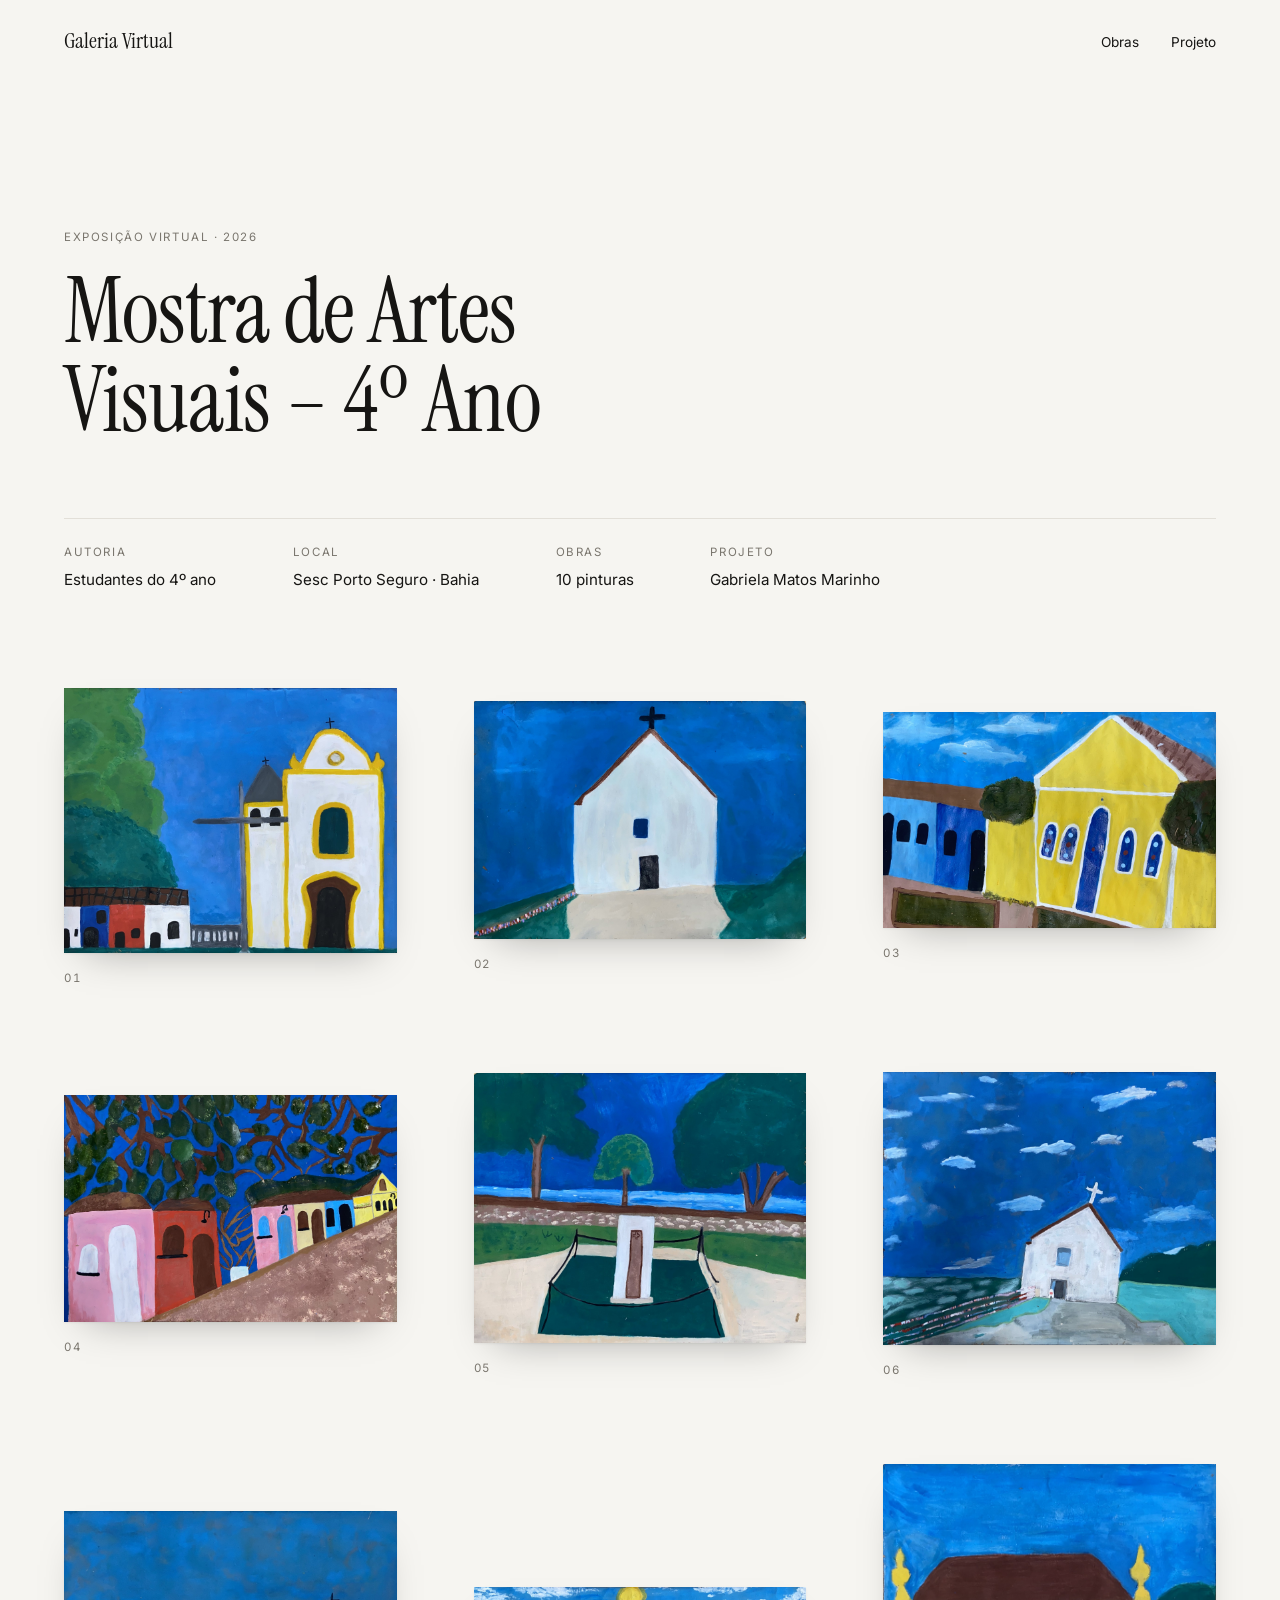
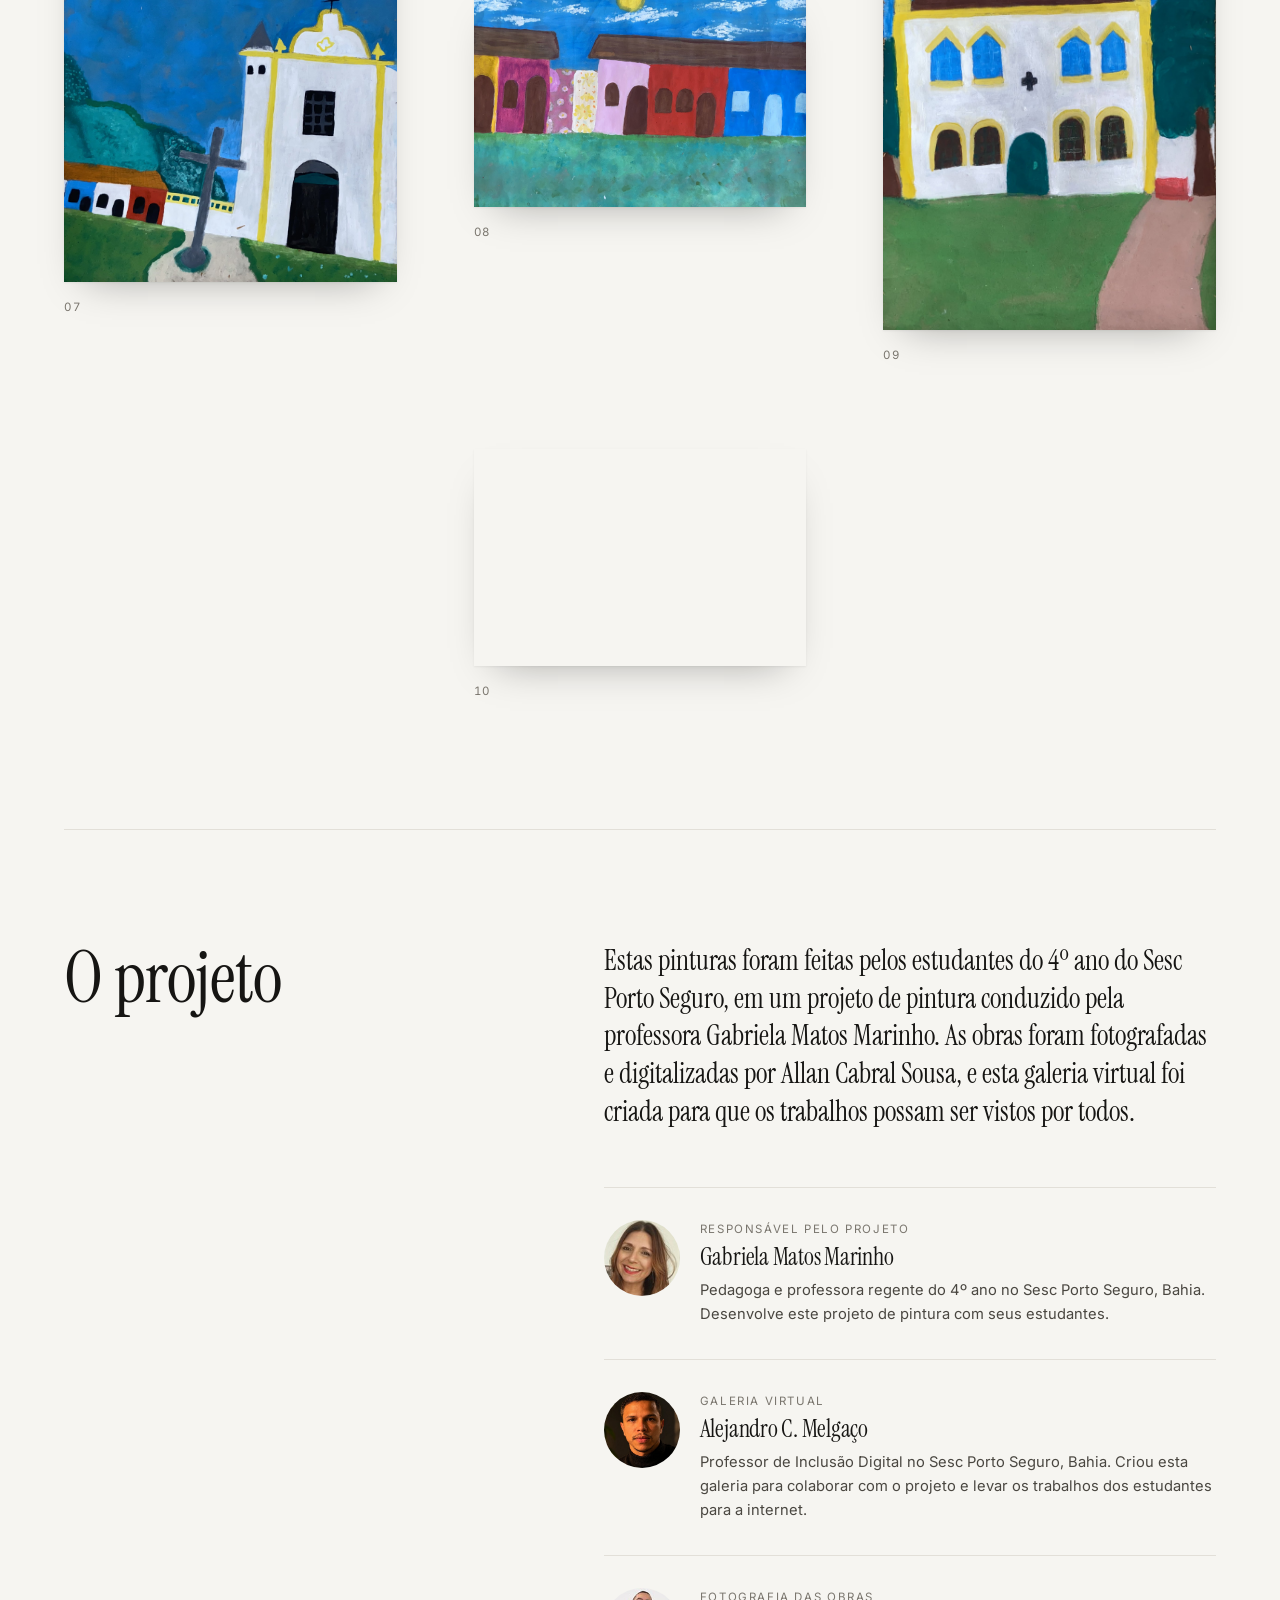
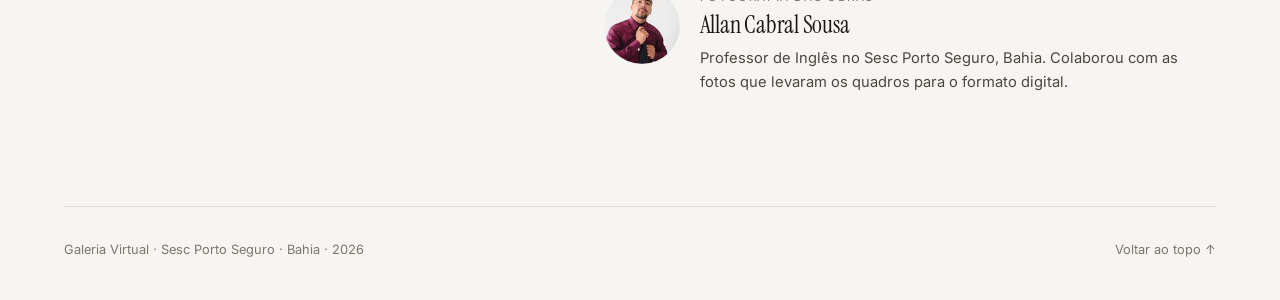
==== commit 68318561: "Novo título, inclui Allan Cabral Sousa e reordena os quadros Co-Authored-By: Claude Opus 5.5 <norepl" ====
--- a/index.html
+++ b/index.html
@@ -4,11 +4,11 @@
   <meta charset="utf-8">
   <meta name="viewport" content="width=device-width, initial-scale=1">
   <title>Galeria Virtual</title>
-  <meta name="description" content="Pinturas dos estudantes do 4º ano do Sesc Porto Seguro, Bahia.">
+  <meta name="description" content="Mostra de Artes Visuais do 4º ano do Sesc Porto Seguro, Bahia.">
   <link rel="preconnect" href="https://fonts.googleapis.com">
   <link rel="preconnect" href="https://fonts.gstatic.com" crossorigin>
   <link href="https://fonts.googleapis.com/css2?family=Instrument+Serif:ital@0;1&family=Inter:wght@400;500&display=swap" rel="stylesheet">
-  <link rel="stylesheet" href="estilo.css?v=4">
+  <link rel="stylesheet" href="estilo.css?v=5">
 </head>
 <body>
   <header class="barra">
@@ -24,6 +24,7 @@
       <p class="rotulo surgir">Exposição virtual · <span id="ano"></span></p>
       <h1 id="titulo" class="surgir"></h1>
       <dl class="ficha-expo surgir">
+        <div><dt>Autoria</dt><dd id="autoria"></dd></div>
         <div><dt>Local</dt><dd id="local"></dd></div>
         <div><dt>Obras</dt><dd id="total"></dd></div>
         <div><dt>Projeto</dt><dd id="responsavel"></dd></div>
@@ -66,7 +67,7 @@
     <button class="visor-seta proxima" type="button" aria-label="Próxima obra">→</button>
   </div>
 
-  <script src="dados.js?v=4"></script>
-  <script src="script.js?v=4"></script>
+  <script src="dados.js?v=5"></script>
+  <script src="script.js?v=5"></script>
 </body>
 </html>
--- a/estilo.css
+++ b/estilo.css
@@ -51,9 +51,9 @@
 /* Abertura */
 .abertura { padding: clamp(4rem, 12vw, 9rem) var(--margem) clamp(3rem, 8vw, 6rem); }
 .abertura h1 {
-  font-size: clamp(3rem, 9vw, 7.5rem);
-  line-height: .98;
-  max-width: 15ch;
+  font-size: clamp(2.6rem, 7vw, 5.75rem);
+  line-height: 1;
+  max-width: 14ch;
   text-wrap: balance;
   margin: 1.25rem 0 clamp(2.5rem, 6vw, 4.5rem);
 }
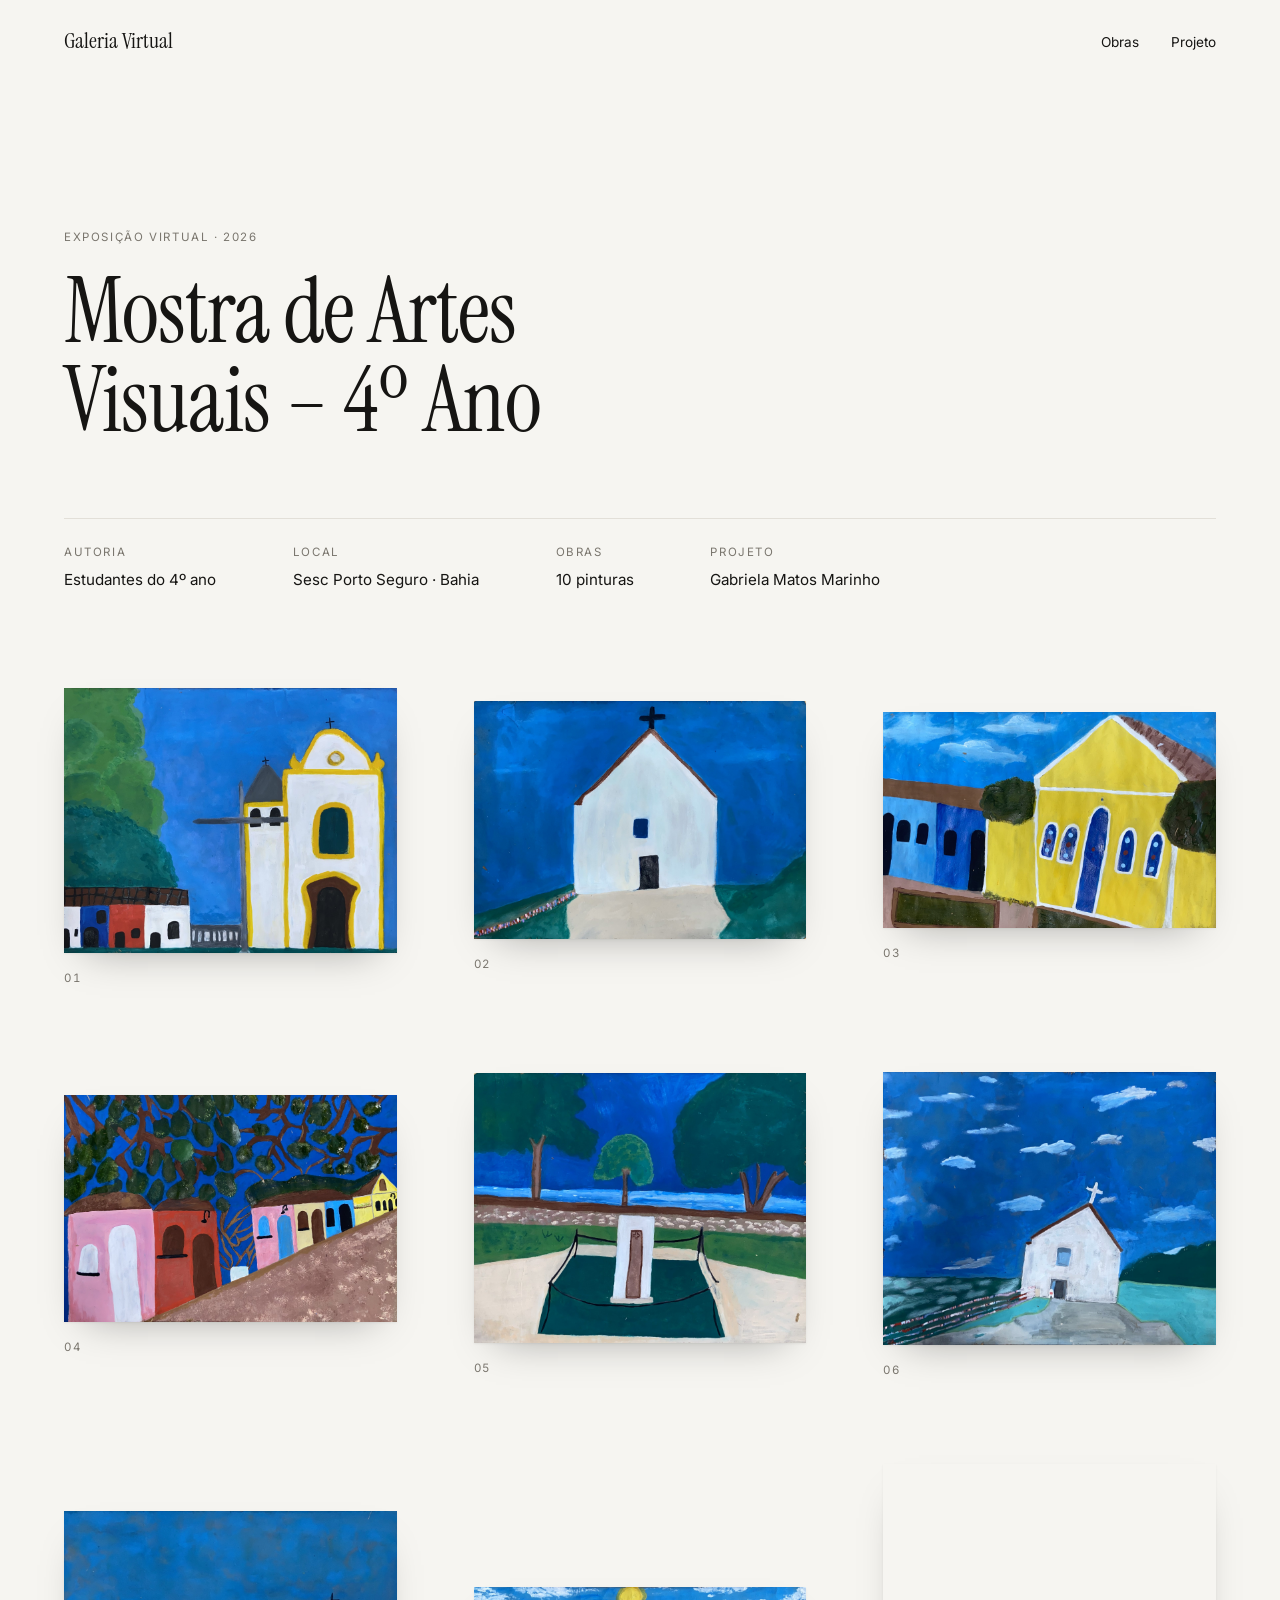
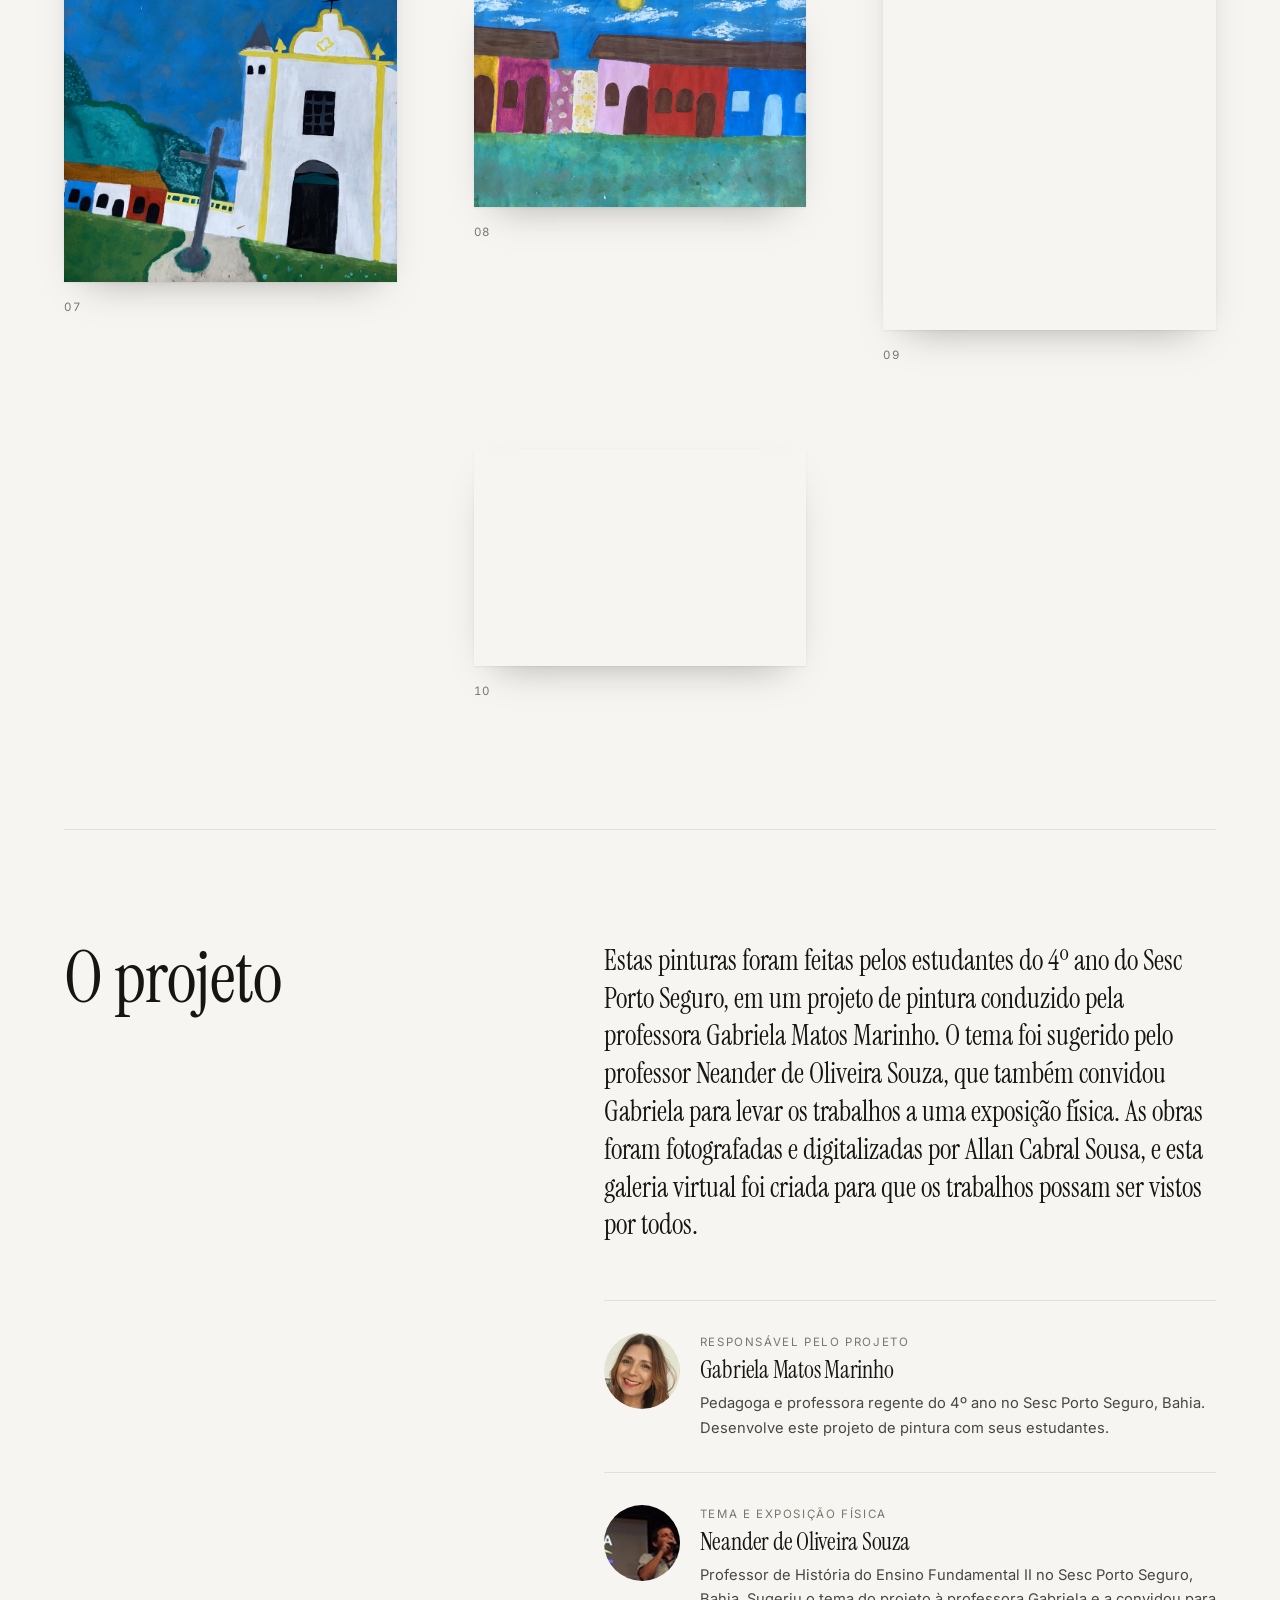
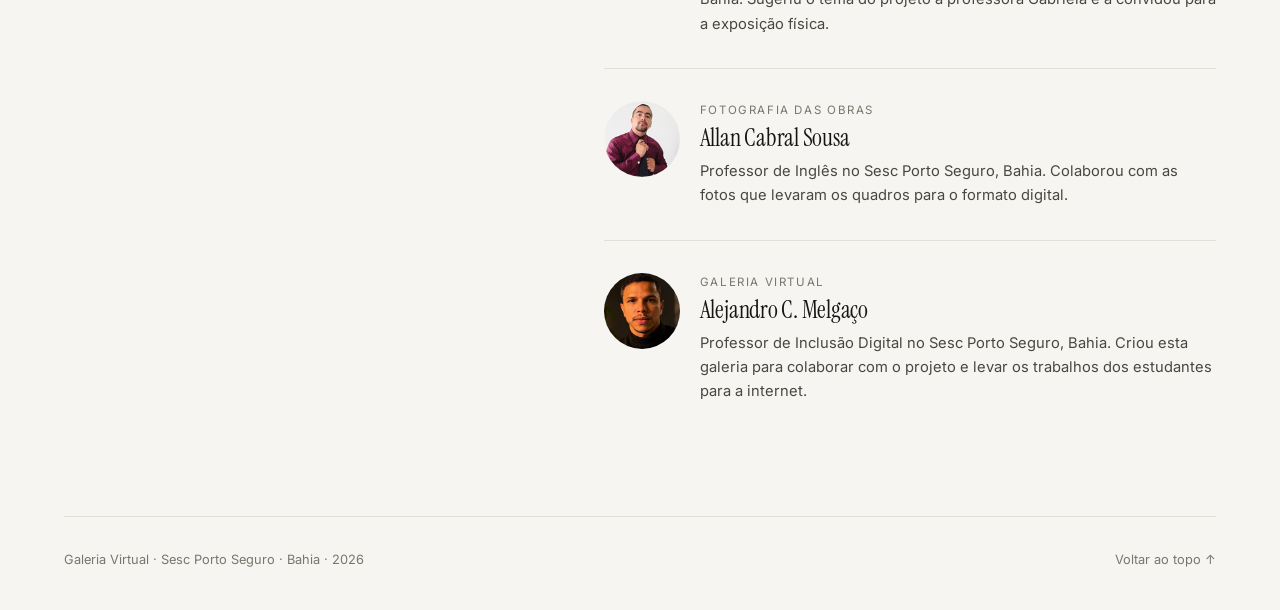
==== commit 0953da4c: "Inclui Neander de Oliveira Souza na equipe do projeto Co-Authored-By: Claude Opus 5.5 <noreply@anthr" ====
--- a/index.html
+++ b/index.html
@@ -8,7 +8,7 @@
   <link rel="preconnect" href="https://fonts.googleapis.com">
   <link rel="preconnect" href="https://fonts.gstatic.com" crossorigin>
   <link href="https://fonts.googleapis.com/css2?family=Instrument+Serif:ital@0;1&family=Inter:wght@400;500&display=swap" rel="stylesheet">
-  <link rel="stylesheet" href="estilo.css?v=5">
+  <link rel="stylesheet" href="estilo.css?v=6">
 </head>
 <body>
   <header class="barra">
@@ -67,7 +67,7 @@
     <button class="visor-seta proxima" type="button" aria-label="Próxima obra">→</button>
   </div>
 
-  <script src="dados.js?v=5"></script>
-  <script src="script.js?v=5"></script>
+  <script src="dados.js?v=6"></script>
+  <script src="script.js?v=6"></script>
 </body>
 </html>
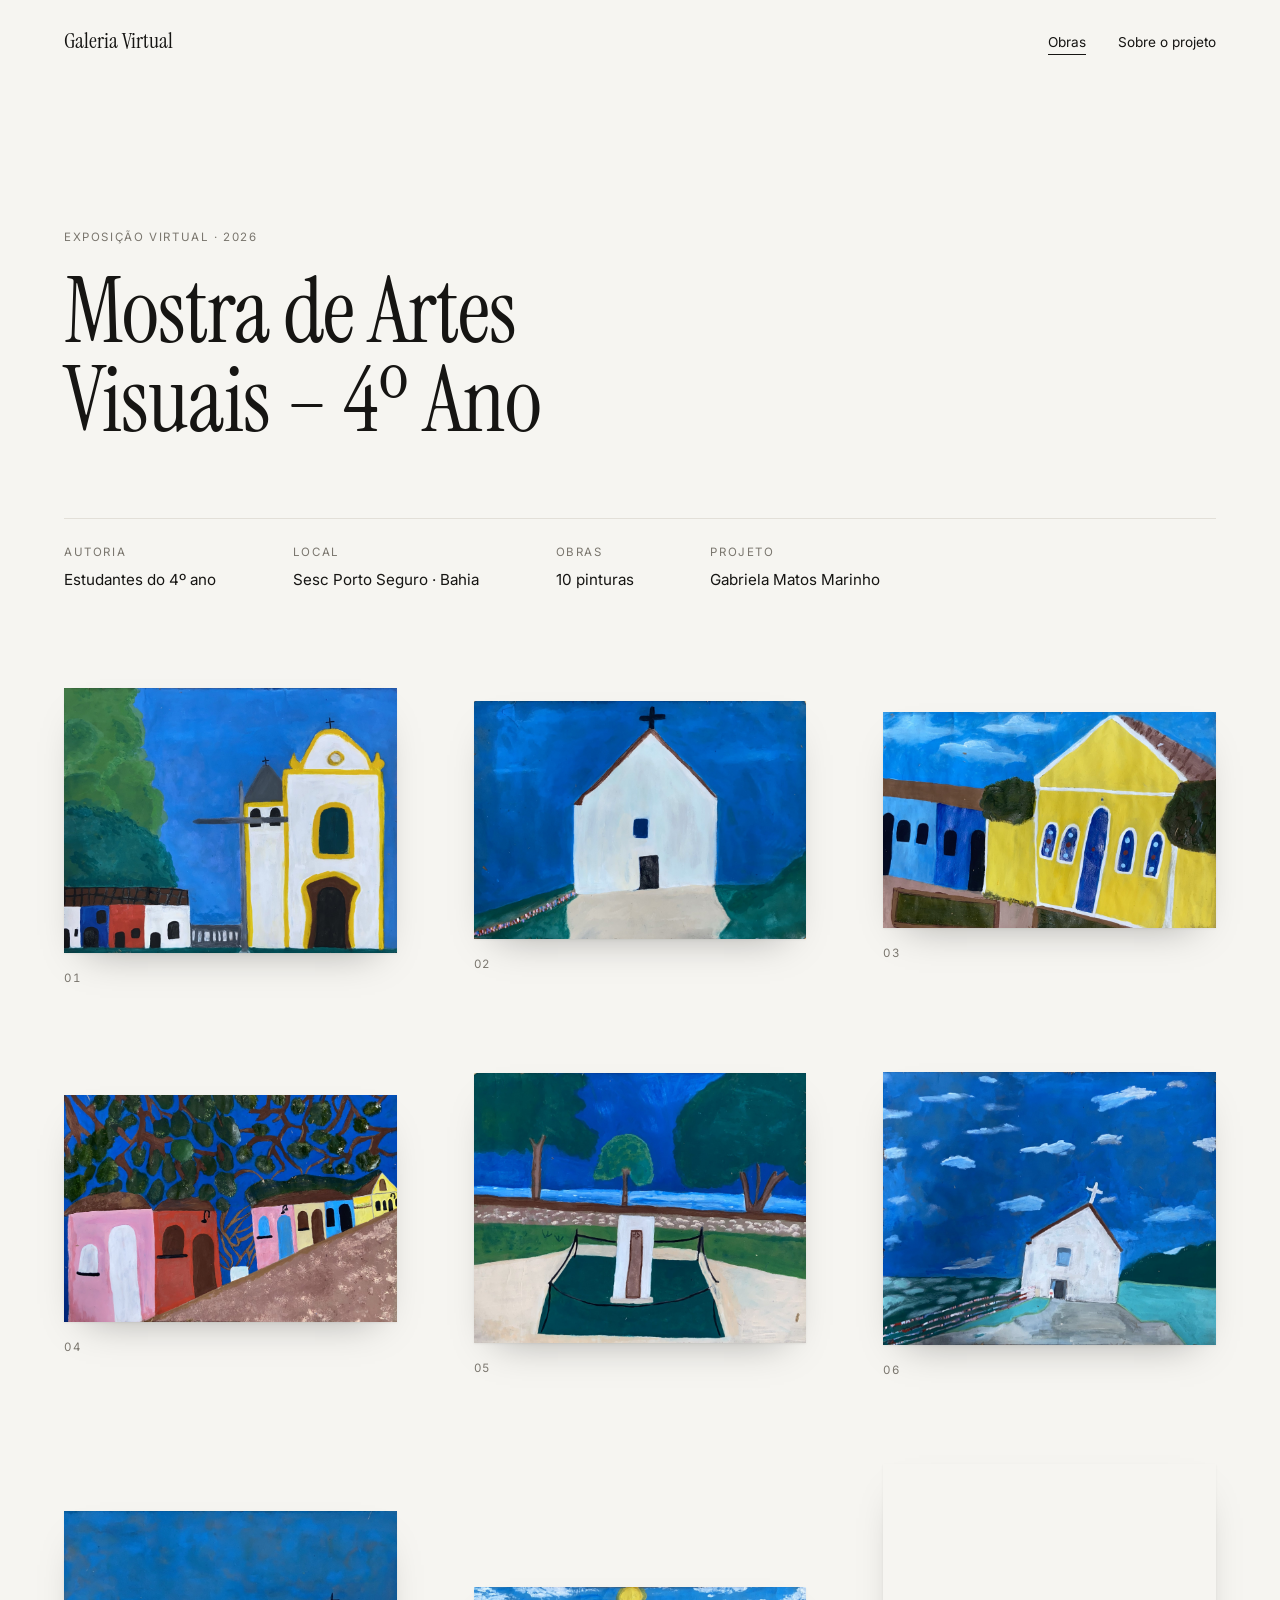
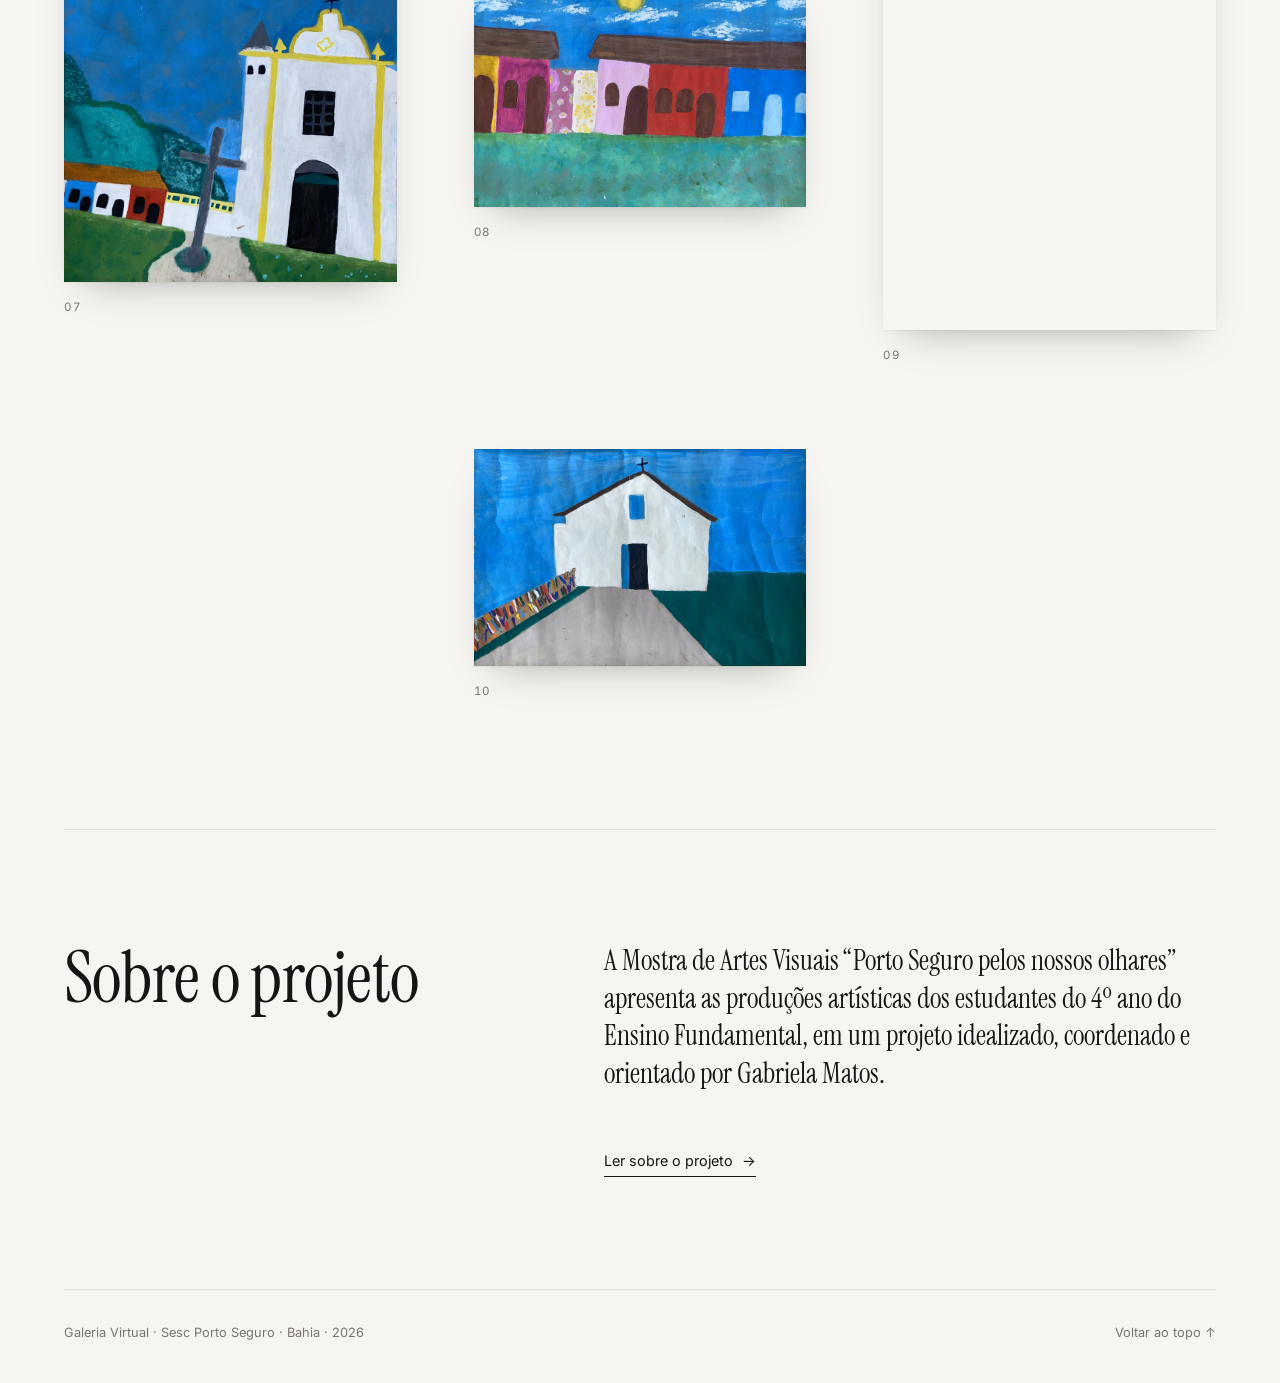
==== commit 01e9d8ae: "Cria a aba Sobre o projeto com o texto da mostra Co-Authored-By: Claude Opus 5.5 <noreply@anthropic." ====
--- a/index.html
+++ b/index.html
@@ -8,14 +8,14 @@
   <link rel="preconnect" href="https://fonts.googleapis.com">
   <link rel="preconnect" href="https://fonts.gstatic.com" crossorigin>
   <link href="https://fonts.googleapis.com/css2?family=Instrument+Serif:ital@0;1&family=Inter:wght@400;500&display=swap" rel="stylesheet">
-  <link rel="stylesheet" href="estilo.css?v=6">
+  <link rel="stylesheet" href="estilo.css?v=7">
 </head>
 <body>
   <header class="barra">
     <a href="#" id="marca" class="marca"></a>
     <nav>
-      <a href="#obras">Obras</a>
-      <a href="#projeto">Projeto</a>
+      <a href="index.html" aria-current="page">Obras</a>
+      <a href="sobre.html">Sobre o projeto</a>
     </nav>
   </header>
 
@@ -39,7 +39,7 @@
       <h2 id="projeto-nome" class="surgir"></h2>
       <div>
         <p id="projeto-descricao" class="projeto-texto surgir"></p>
-        <div id="equipe" class="equipe"></div>
+        <a href="sobre.html" class="link-seta surgir">Ler sobre o projeto <span aria-hidden="true">→</span></a>
       </div>
     </section>
   </main>
@@ -67,7 +67,7 @@
     <button class="visor-seta proxima" type="button" aria-label="Próxima obra">→</button>
   </div>
 
-  <script src="dados.js?v=6"></script>
-  <script src="script.js?v=6"></script>
+  <script src="dados.js?v=7"></script>
+  <script src="script.js?v=7"></script>
 </body>
 </html>
--- a/estilo.css
+++ b/estilo.css
@@ -187,3 +187,33 @@
   .anterior { left: calc(50% - 3.75rem); }
   .proxima { right: calc(50% - 3.75rem); }
 }
+
+/* Aba atual no menu */
+.barra nav a[aria-current="page"]::after { right: 0; }
+
+/* Link com seta */
+.link-seta { display: inline-flex; gap: .6rem; align-items: center; font-size: .9rem; border-bottom: 1px solid var(--tinta); padding-bottom: .2rem; }
+.link-seta span { transition: transform .3s ease; }
+.link-seta:hover span { transform: translateX(4px); }
+
+/* Página "Sobre o projeto" */
+.sobre-subtitulo { font-family: var(--serif); font-style: italic; font-size: clamp(1.4rem, 3vw, 2.1rem); color: var(--suave); margin: -1.5rem 0 0; }
+.sobre-texto {
+  max-width: 680px; margin: 0 auto; padding: 0 var(--margem);
+  font-size: 1.05rem; line-height: 1.8; box-sizing: content-box;
+}
+.sobre-texto p { margin: 0 0 1.6rem; }
+.sobre-texto .abre { font-family: var(--serif); font-size: clamp(1.45rem, 2.6vw, 1.9rem); line-height: 1.35; margin-bottom: 2.5rem; }
+.sobre-imagem { margin: 3.5rem 0; }
+.sobre-imagem img { width: 100%; box-shadow: var(--sombra); }
+.sobre-fecho {
+  max-width: 900px; margin: 0 auto; padding: clamp(3rem, 8vw, 6rem) var(--margem) clamp(4rem, 9vw, 7rem);
+  text-align: center;
+}
+.sobre-destaque { font-family: var(--serif); font-style: italic; font-size: clamp(1.8rem, 4vw, 3rem); line-height: 1.2; margin: 0 0 2.5rem; }
+.quem-fez {
+  margin: 0 var(--margem); padding: clamp(4rem, 9vw, 6rem) 0;
+  border-top: 1px solid var(--linha);
+}
+.quem-fez h2 { font-size: clamp(2.2rem, 5vw, 3.5rem); margin-bottom: 2.5rem; }
+.quem-fez .equipe { grid-template-columns: repeat(auto-fit, minmax(min(100%, 380px), 1fr)); column-gap: clamp(2rem, 6vw, 5rem); }
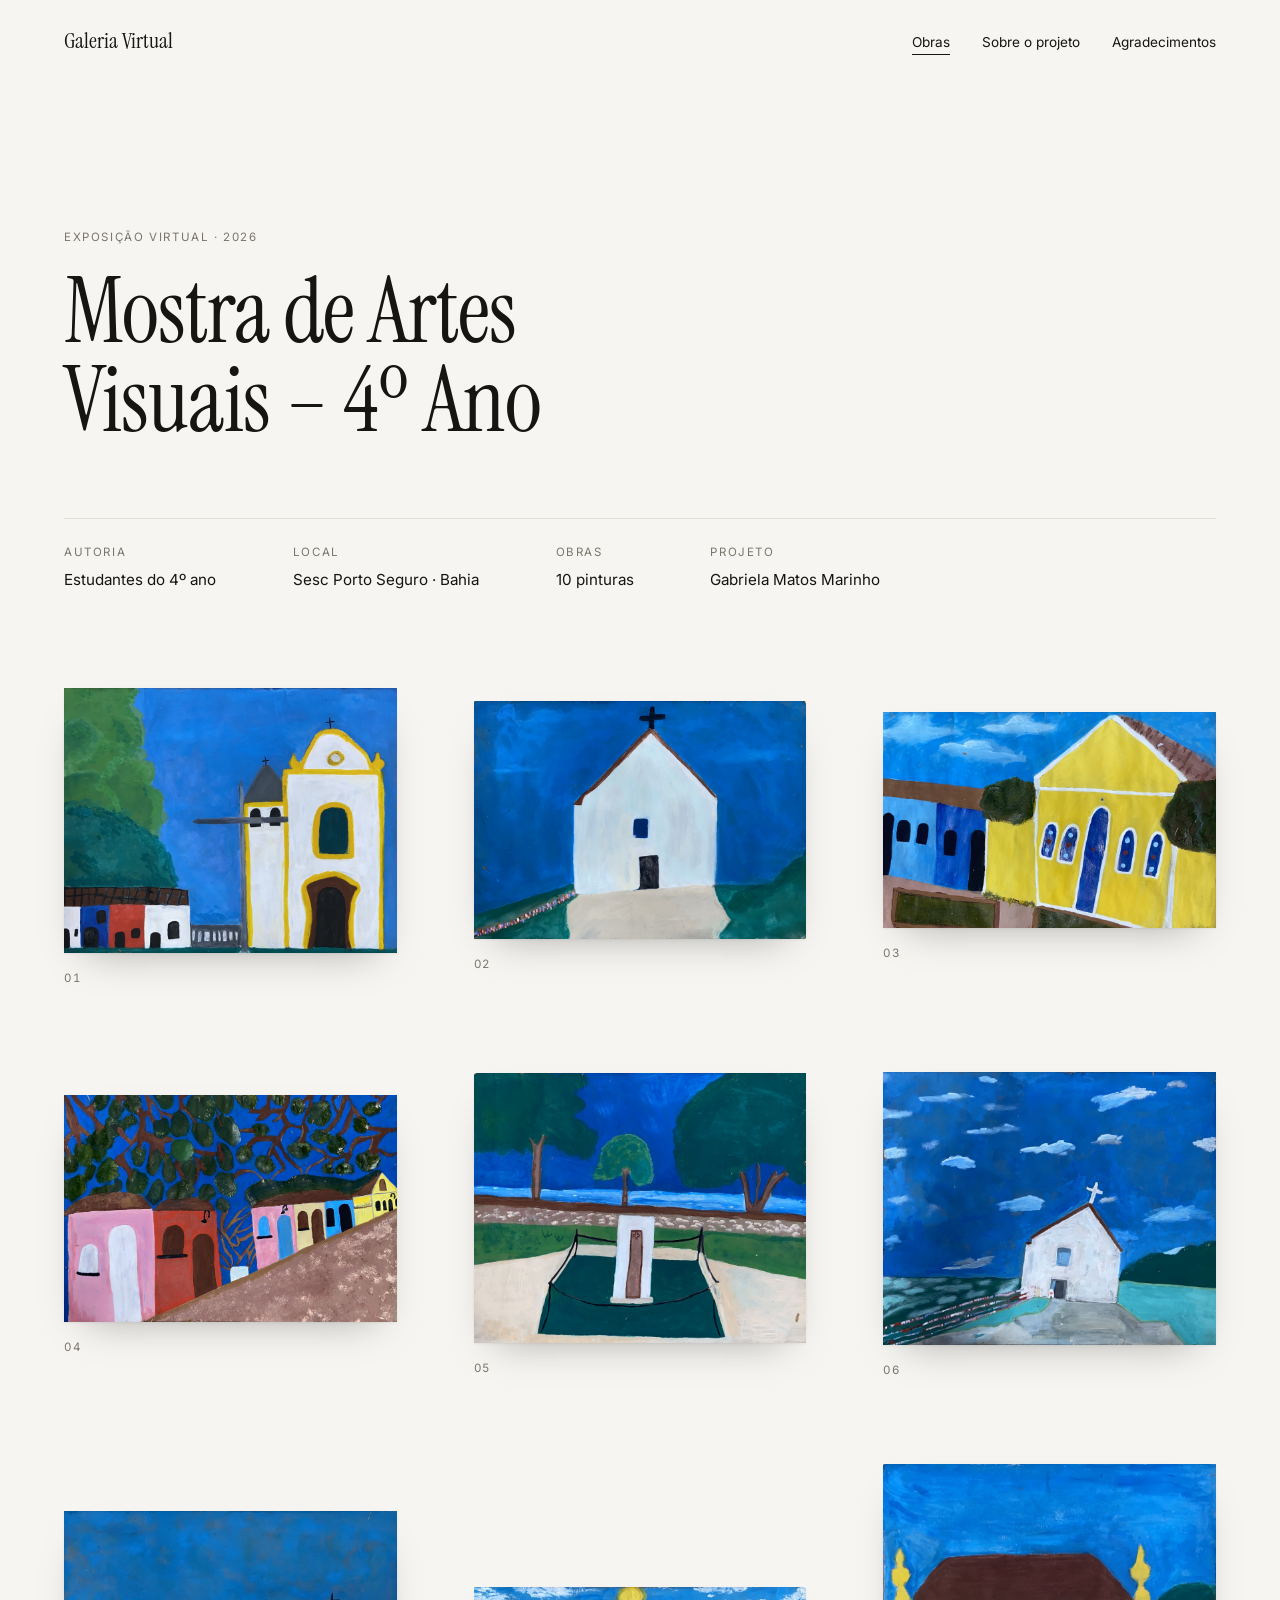
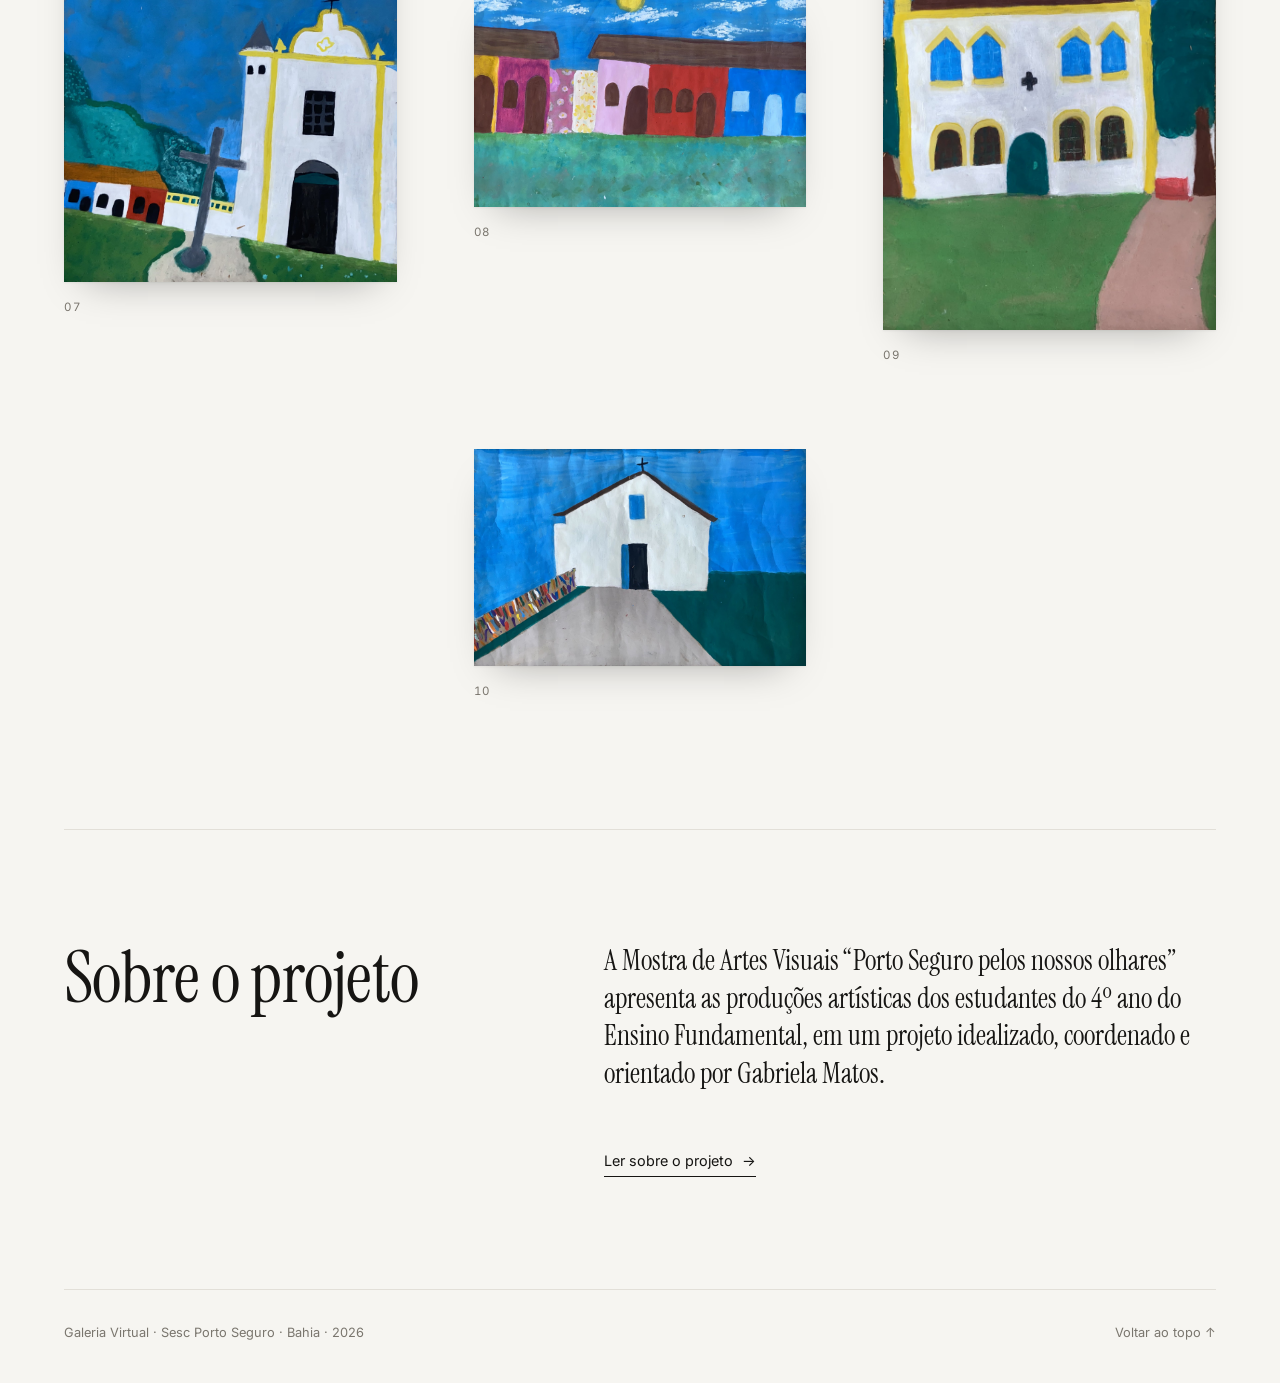
==== commit bf42d1a4: "Cria a aba Agradecimentos com a carta da professora Gabriela Co-Authored-By: Claude Opus 5.5 <norepl" ====
--- a/index.html
+++ b/index.html
@@ -8,7 +8,7 @@
   <link rel="preconnect" href="https://fonts.googleapis.com">
   <link rel="preconnect" href="https://fonts.gstatic.com" crossorigin>
   <link href="https://fonts.googleapis.com/css2?family=Instrument+Serif:ital@0;1&family=Inter:wght@400;500&display=swap" rel="stylesheet">
-  <link rel="stylesheet" href="estilo.css?v=7">
+  <link rel="stylesheet" href="estilo.css?v=8">
 </head>
 <body>
   <header class="barra">
@@ -16,6 +16,7 @@
     <nav>
       <a href="index.html" aria-current="page">Obras</a>
       <a href="sobre.html">Sobre o projeto</a>
+      <a href="agradecimentos.html">Agradecimentos</a>
     </nav>
   </header>
 
@@ -67,7 +68,7 @@
     <button class="visor-seta proxima" type="button" aria-label="Próxima obra">→</button>
   </div>
 
-  <script src="dados.js?v=7"></script>
-  <script src="script.js?v=7"></script>
+  <script src="dados.js?v=8"></script>
+  <script src="script.js?v=8"></script>
 </body>
 </html>
--- a/estilo.css
+++ b/estilo.css
@@ -217,3 +217,31 @@
 }
 .quem-fez h2 { font-size: clamp(2.2rem, 5vw, 3.5rem); margin-bottom: 2.5rem; }
 .quem-fez .equipe { grid-template-columns: repeat(auto-fit, minmax(min(100%, 380px), 1fr)); column-gap: clamp(2rem, 6vw, 5rem); }
+
+/* Página "Agradecimentos" */
+.faixa {
+  display: flex; flex-wrap: wrap; justify-content: center; gap: clamp(.75rem, 2vw, 1.5rem);
+  padding: 0 var(--margem); margin-bottom: clamp(3.5rem, 8vw, 6rem);
+}
+.faixa img { height: clamp(56px, 8vw, 96px); width: auto; box-shadow: var(--sombra); }
+@media (min-width: 901px) {
+  .faixa { flex-wrap: nowrap; max-width: 1300px; margin-left: auto; margin-right: auto; }
+  .faixa img { flex: var(--r, 1.3) 1 0%; min-width: 0; width: 100%; height: auto; }
+}
+.carta {
+  max-width: 640px; margin: 0 auto; padding: 0 var(--margem) clamp(4rem, 10vw, 7rem); box-sizing: content-box;
+  font-family: var(--serif); font-size: clamp(1.3rem, 2.3vw, 1.6rem); line-height: 1.5;
+}
+.carta p { margin: 0 0 1.4rem; }
+.carta-saudacao { font-style: italic; font-size: 1.15em; margin-bottom: 2rem !important; }
+.carta-assinatura { margin-top: 3rem; }
+.carta-assinatura p { margin: 0; }
+.assina { display: flex; align-items: center; gap: 1rem; margin-top: 1.25rem; }
+.assina .pessoa-foto, .assina .sem-imagem { width: 64px; height: 64px; }
+.assina p { font-size: 1.35em; }
+
+/* Menu com três abas no celular */
+@media (max-width: 560px) {
+  .barra { flex-wrap: wrap; row-gap: .75rem; }
+  .barra nav { width: 100%; justify-content: space-between; font-size: .82rem; }
+}
